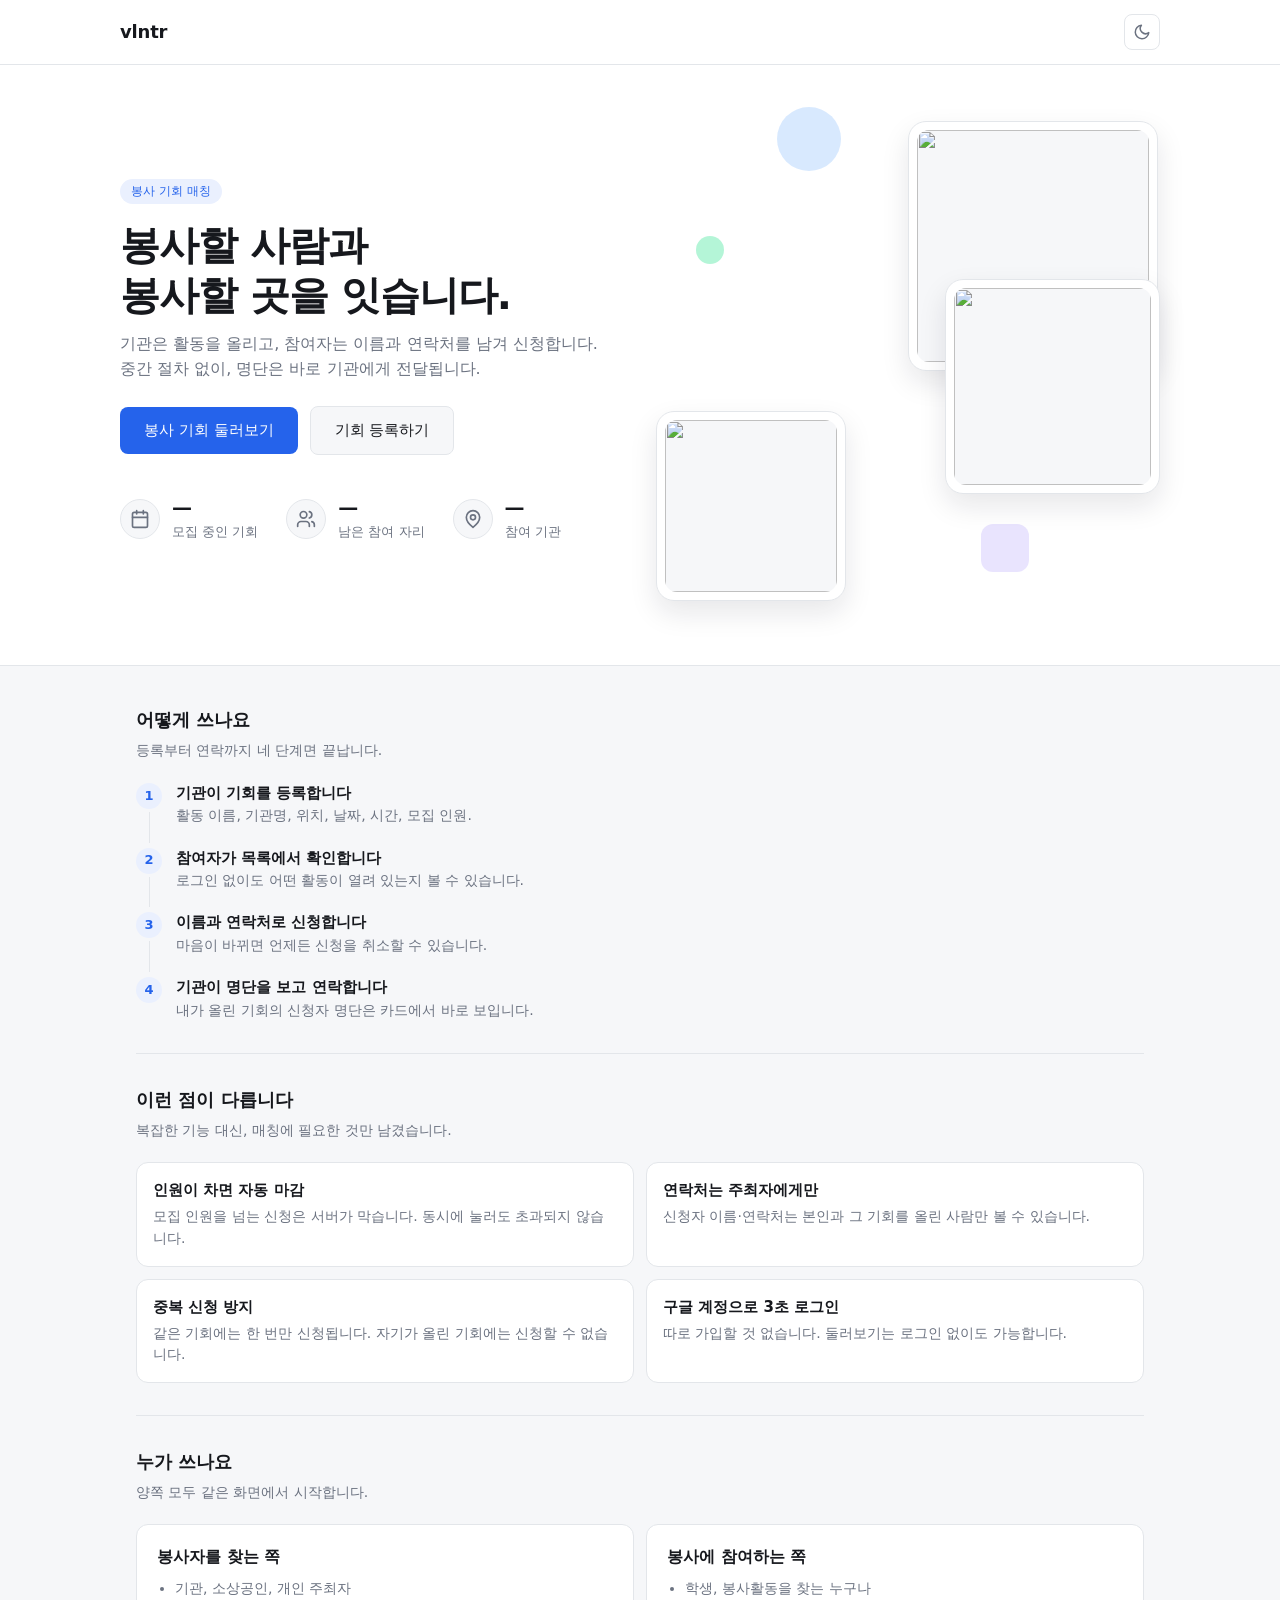
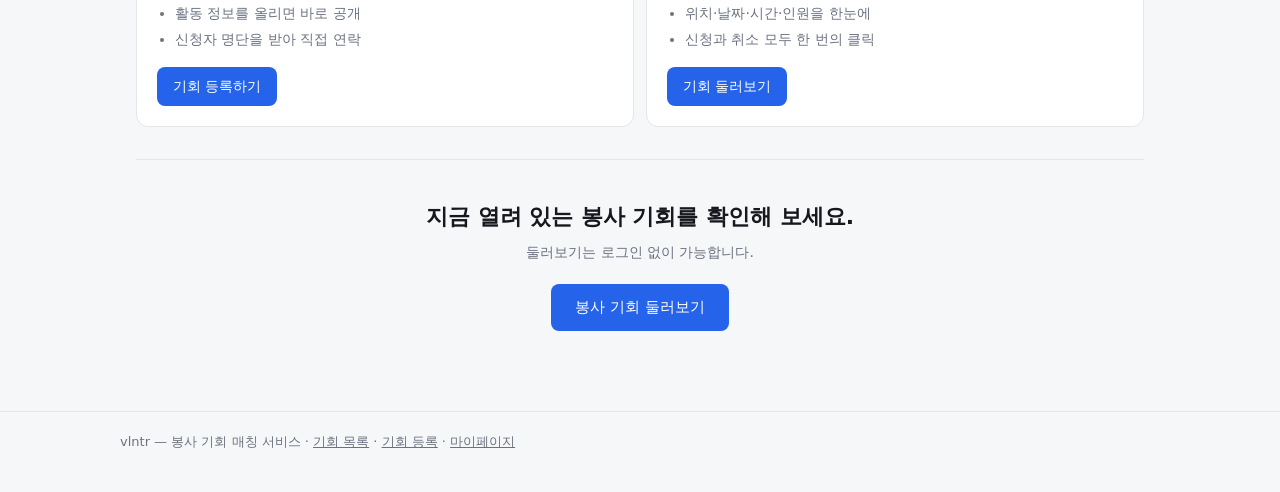
==== index.html @ fd07e2b0 "다크모드 추가 (공유 색 토큰 + 헤더 전환 버튼) - theme.css: 네 화면이 함께 쓰는 색 토큰. 라이트 기본,   data-theme="dark"이면 다크, 선택 전에는" ====
<!DOCTYPE html>
<html lang="ko">
<head>
<meta charset="utf-8">
<meta name="viewport" content="width=device-width, initial-scale=1">
<title>vlntr — 봉사 기회를 올리고, 신청하고, 바로 연결되는 곳</title>
<meta name="description" content="기관은 봉사 기회를 올리고, 참여자는 이름·연락처를 남겨 신청합니다. 모집 인원이 차면 자동으로 마감됩니다.">
<meta property="og:title" content="vlntr — 봉사 기회 매칭">
<meta property="og:description" content="봉사 활동을 구하는 사람과 참여하는 사람을 잇습니다.">
<meta property="og:type" content="website">
<link rel="stylesheet" href="./theme.css">
<script src="./theme.js"></script>
<style>
  * { box-sizing: border-box; }
  body {
    margin: 0;
    background: var(--bg);
    color: var(--text);
    font-family: system-ui, "Malgun Gothic", sans-serif;
    line-height: 1.55;
  }
  /* 헤더·히어로·본문·푸터가 같은 좌측 기준선을 쓰도록 폭을 통일한다 */
  .wrap { max-width: 1040px; margin: 0 auto; }

  header {
    background: var(--card);
    border-bottom: 1px solid var(--line);
    padding: 14px 16px;
  }
  .head-row { display: flex; justify-content: space-between; align-items: center; gap: 16px; }
  .brand { font-size: 18px; font-weight: 700; letter-spacing: -0.01em; }
  /* 로그인 상태에서는 버튼이 많아지므로, 좁은 화면에서 줄바꿈되도록
     flex:none 대신 줄어들 수 있게 둔다 */
  .head-actions { display: flex; flex-wrap: wrap; justify-content: flex-end; align-items: center; gap: 10px; min-width: 0; }
  .who { font-size: 13px; color: var(--muted); }

  a.btn, button {
    font: inherit;
    font-size: 14px;
    padding: 9px 16px;
    border-radius: 8px;
    border: 0;
    background: var(--accent);
    color: var(--accent-fg);
    text-decoration: none;
    cursor: pointer;
    display: inline-block;
  }
  a.btn:hover, button:hover:not(:disabled) { filter: brightness(1.08); }
  a.btn.ghost, button.ghost {
    background: transparent;
    color: var(--muted);
    border: 1px solid var(--line);
  }

  main { padding: 8px 16px 72px; }

  /* ── 히어로 ─────────────────────────────────────────────
     왼쪽 텍스트 + 오른쪽 이미지 콜라주. 등장은 stagger 페이드업,
     장식 도형은 위아래로 천천히 떠다닌다. */
  .hero {
    overflow: hidden;
    border-bottom: 1px solid var(--line);
    background: var(--card);
    padding: 56px 16px 64px;
  }
  .hero-grid {
    display: grid;
    grid-template-columns: 1fr 1fr;
    align-items: center;
    gap: 32px;
  }
  .hero-copy > * { animation: rise 0.5s ease-out both; }
  .hero-copy > *:nth-child(1) { animation-delay: 0.05s; }
  .hero-copy > *:nth-child(2) { animation-delay: 0.2s; }
  .hero-copy > *:nth-child(3) { animation-delay: 0.35s; }
  .hero-copy > *:nth-child(4) { animation-delay: 0.5s; }
  .hero-copy > *:nth-child(5) { animation-delay: 0.65s; }
  @keyframes rise {
    from { opacity: 0; transform: translateY(20px); }
    to { opacity: 1; transform: none; }
  }
  @keyframes pop {
    from { opacity: 0; transform: scale(0.8); }
    to { opacity: 1; transform: none; }
  }
  @keyframes float {
    0%, 100% { transform: translateY(0); }
    50% { transform: translateY(-8px); }
  }

  .eyebrow {
    display: inline-block;
    font-size: 12px;
    color: var(--accent);
    background: var(--accent-weak);
    border-radius: 999px;
    padding: 3px 11px;
    margin: 0 0 16px;
  }
  h1 {
    margin: 0 0 12px;
    font-size: 40px;
    line-height: 1.25;
    letter-spacing: -0.025em;
  }
  .lede { margin: 0 0 24px; font-size: 16px; color: var(--muted); max-width: 30em; }
  .cta { display: flex; gap: 12px; flex-wrap: wrap; align-items: center; }
  .cta a.btn { padding: 12px 24px; font-size: 15px; }
  .cta a.btn.ghost { color: var(--text); border-color: var(--line); background: var(--bg); }

  /* 지표 3종 — 실제 DB 값으로 채운다 */
  .stats { margin: 40px 0 0; display: flex; flex-wrap: wrap; gap: 28px; }
  .stat { display: flex; align-items: center; gap: 12px; }
  .stat-icon {
    flex: none;
    width: 40px;
    height: 40px;
    border-radius: 999px;
    background: var(--bg);
    border: 1px solid var(--line);
    display: grid;
    place-items: center;
    color: var(--muted);
  }
  .stat-icon svg { width: 20px; height: 20px; }
  .stat b { display: block; font-size: 20px; font-weight: 700; line-height: 1.2; }
  .stat span { font-size: 13px; color: var(--muted); }

  /* 이미지 콜라주 */
  .collage { position: relative; height: 480px; }
  .collage figure {
    position: absolute;
    margin: 0;
    background: var(--card);
    border: 1px solid var(--line);
    border-radius: 18px;
    padding: 8px;
    box-shadow: 0 12px 28px var(--shadow);
    animation: pop 0.5s ease-out both;
  }
  .collage img {
    display: block;
    width: 100%;
    height: 100%;
    border-radius: 12px;
    object-fit: cover;
    background: var(--bg);
    filter: var(--img-dim);
  }
  .shot-1 { top: 0; left: 50%; transform: translateX(-50%); width: 250px; height: 250px; animation-delay: 0.2s; }
  .shot-2 { top: 33%; right: 0; width: 215px; height: 215px; animation-delay: 0.4s; }
  .shot-3 { bottom: 0; left: 0; width: 190px; height: 190px; animation-delay: 0.6s; }

  .blob { position: absolute; border-radius: 999px; animation: float 3s ease-in-out infinite; }
  .blob-1 { top: -14px; left: 24%; width: 64px; height: 64px; background: var(--blob-a); }
  .blob-2 { bottom: 6%; right: 26%; width: 48px; height: 48px; border-radius: 12px; background: var(--blob-b); animation-delay: 0.5s; }
  .blob-3 { top: 24%; left: 8%; width: 28px; height: 28px; background: var(--blob-c); animation-delay: 1s; }

  @media (max-width: 860px) {
    .hero { padding: 40px 16px 48px; }
    .hero-grid { grid-template-columns: 1fr; gap: 8px; }
    .hero-copy { text-align: center; }
    .lede { margin-left: auto; margin-right: auto; }
    .cta, .stats { justify-content: center; }
    h1 { font-size: 30px; }
    /* 좁은 폭에서는 겹쳐 배치한 콜라주가 어색해지므로,
       겹침 없는 그리드(왼쪽 큰 사진 1장 + 오른쪽 작은 사진 2장)로 바꾼다.
       grid 아이템에 margin:auto를 주면 폭이 0으로 접히므로 justify-self로 가운데 정렬. */
    .collage {
      width: 100%;
      max-width: 420px;
      height: auto;
      aspect-ratio: 4 / 3.2;
      justify-self: center;
      margin-top: 32px;
      display: grid;
      grid-template-columns: 1.12fr 1fr;
      grid-template-rows: 1fr 1fr;
      gap: 10px;
    }
    .collage figure {
      position: static;
      width: auto;
      height: auto;
      transform: none;
      padding: 6px;
      border-radius: 14px;
    }
    .shot-1 { grid-column: 1; grid-row: 1 / span 2; }
    .shot-2 { grid-column: 2; grid-row: 1; }
    .shot-3 { grid-column: 2; grid-row: 2; }
    /* 장식 도형은 겹침 사고의 원인이었고 좁은 폭에서 얻는 것도 없다 */
    .blob { display: none; }
  }
  @media (prefers-reduced-motion: reduce) {
    .hero-copy > *, .collage figure, .blob { animation: none; }
  }

  section { padding: 32px 0; border-top: 1px solid var(--line); }
  main section:first-of-type { border-top: 0; }
  h2 { margin: 0 0 6px; font-size: 18px; }
  .sub { margin: 0 0 20px; color: var(--muted); font-size: 14px; }

  .grid { display: grid; gap: 12px; grid-template-columns: repeat(2, 1fr); }
  @media (max-width: 560px) {
    .grid { grid-template-columns: 1fr; }
  }
  .card {
    background: var(--card);
    border: 1px solid var(--line);
    border-radius: 12px;
    padding: 16px;
  }
  .card h3 { margin: 0 0 4px; font-size: 15px; }
  .card p { margin: 0; font-size: 14px; color: var(--muted); }

  ol.steps { margin: 0; padding: 0; list-style: none; counter-reset: step; max-width: 620px; }
  ol.steps li {
    counter-increment: step;
    position: relative;
    padding: 0 0 20px 40px;
    font-size: 14px;
  }
  ol.steps li::before {
    content: counter(step);
    position: absolute;
    left: 0;
    top: 1px;
    width: 26px;
    height: 26px;
    border-radius: 999px;
    background: var(--accent-weak);
    color: var(--accent);
    font-size: 13px;
    font-weight: 600;
    display: grid;
    place-items: center;
  }
  ol.steps li::after {
    content: "";
    position: absolute;
    left: 13px;
    top: 30px;
    bottom: 4px;
    width: 1px;
    background: var(--line);
  }
  ol.steps li:last-child { padding-bottom: 0; }
  ol.steps li:last-child::after { display: none; }
  ol.steps b { display: block; font-size: 15px; font-weight: 600; }
  ol.steps span { color: var(--muted); }

  .role-cards { display: grid; gap: 12px; grid-template-columns: 1fr 1fr; }
  @media (max-width: 560px) { .role-cards { grid-template-columns: 1fr; } }
  .role { background: var(--card); border: 1px solid var(--line); border-radius: 12px; padding: 20px; }
  .role h3 { margin: 0 0 8px; font-size: 16px; }
  .role ul { margin: 0 0 16px; padding-left: 18px; font-size: 14px; color: var(--muted); }
  .role li { margin-bottom: 4px; }

  .final { text-align: center; padding: 40px 0 8px; }
  .final h2 { font-size: 22px; margin-bottom: 8px; }
  .final .cta { justify-content: center; }

  footer {
    border-top: 1px solid var(--line);
    padding: 20px 16px 40px;
    color: var(--muted);
    font-size: 13px;
  }
  footer a { color: var(--muted); }
</style>
</head>
<body>
<header>
  <div class="wrap head-row">
    <span class="brand">vlntr</span>
    <div class="head-actions">
      <span class="head-slot" id="headActions"></span>
      <button type="button" class="theme-toggle" id="themeToggle" aria-label="화면 테마 전환"></button>
    </div>
  </div>
</header>

<div class="hero">
  <div class="wrap hero-grid">
    <div class="hero-copy">
      <span class="eyebrow">봉사 기회 매칭</span>
      <h1>봉사할 사람과<br>봉사할 곳을 잇습니다.</h1>
      <p class="lede">
        기관은 활동을 올리고, 참여자는 이름과 연락처를 남겨 신청합니다.
        중간 절차 없이, 명단은 바로 기관에게 전달됩니다.
      </p>
      <div class="cta">
        <a class="btn" href="./list.html">봉사 기회 둘러보기</a>
        <a class="btn ghost" href="./new.html">기회 등록하기</a>
      </div>

      <div class="stats">
        <div class="stat">
          <div class="stat-icon">
            <svg viewBox="0 0 24 24" fill="none" stroke="currentColor" stroke-width="2" stroke-linecap="round" stroke-linejoin="round" aria-hidden="true">
              <path d="M8 2v4M16 2v4M3 10h18"/>
              <rect x="3" y="4" width="18" height="18" rx="2"/>
            </svg>
          </div>
          <div><b id="statOpen">—</b><span>모집 중인 기회</span></div>
        </div>
        <div class="stat">
          <div class="stat-icon">
            <svg viewBox="0 0 24 24" fill="none" stroke="currentColor" stroke-width="2" stroke-linecap="round" stroke-linejoin="round" aria-hidden="true">
              <path d="M16 21v-2a4 4 0 0 0-4-4H6a4 4 0 0 0-4 4v2"/>
              <circle cx="9" cy="7" r="4"/>
              <path d="M22 21v-2a4 4 0 0 0-3-3.87M16 3.13a4 4 0 0 1 0 7.75"/>
            </svg>
          </div>
          <div><b id="statSeats">—</b><span>남은 참여 자리</span></div>
        </div>
        <div class="stat">
          <div class="stat-icon">
            <svg viewBox="0 0 24 24" fill="none" stroke="currentColor" stroke-width="2" stroke-linecap="round" stroke-linejoin="round" aria-hidden="true">
              <path d="M20 10c0 6-8 12-8 12s-8-6-8-12a8 8 0 0 1 16 0Z"/>
              <circle cx="12" cy="10" r="3"/>
            </svg>
          </div>
          <div><b id="statOrgs">—</b><span>참여 기관</span></div>
        </div>
      </div>
    </div>

    <div class="collage" aria-hidden="true">
      <div class="blob blob-1"></div>
      <div class="blob blob-2"></div>
      <div class="blob blob-3"></div>

      <figure class="shot-1">
        <img src="https://images.unsplash.com/photo-1593113630400-ea4288922497?q=80&w=800&auto=format&fit=crop" alt="" loading="lazy">
      </figure>
      <figure class="shot-2">
        <img src="https://images.unsplash.com/photo-1559027615-cd4628902d4a?q=80&w=800&auto=format&fit=crop" alt="" loading="lazy">
      </figure>
      <figure class="shot-3">
        <img src="https://images.unsplash.com/photo-1488521787991-ed7bbaae773c?q=80&w=800&auto=format&fit=crop" alt="" loading="lazy">
      </figure>
    </div>
  </div>
</div>

<main class="wrap">
  <section>
    <h2>어떻게 쓰나요</h2>
    <p class="sub">등록부터 연락까지 네 단계면 끝납니다.</p>
    <ol class="steps">
      <li><b>기관이 기회를 등록합니다</b><span>활동 이름, 기관명, 위치, 날짜, 시간, 모집 인원.</span></li>
      <li><b>참여자가 목록에서 확인합니다</b><span>로그인 없이도 어떤 활동이 열려 있는지 볼 수 있습니다.</span></li>
      <li><b>이름과 연락처로 신청합니다</b><span>마음이 바뀌면 언제든 신청을 취소할 수 있습니다.</span></li>
      <li><b>기관이 명단을 보고 연락합니다</b><span>내가 올린 기회의 신청자 명단은 카드에서 바로 보입니다.</span></li>
    </ol>
  </section>

  <section>
    <h2>이런 점이 다릅니다</h2>
    <p class="sub">복잡한 기능 대신, 매칭에 필요한 것만 남겼습니다.</p>
    <div class="grid">
      <div class="card">
        <h3>인원이 차면 자동 마감</h3>
        <p>모집 인원을 넘는 신청은 서버가 막습니다. 동시에 눌러도 초과되지 않습니다.</p>
      </div>
      <div class="card">
        <h3>연락처는 주최자에게만</h3>
        <p>신청자 이름·연락처는 본인과 그 기회를 올린 사람만 볼 수 있습니다.</p>
      </div>
      <div class="card">
        <h3>중복 신청 방지</h3>
        <p>같은 기회에는 한 번만 신청됩니다. 자기가 올린 기회에는 신청할 수 없습니다.</p>
      </div>
      <div class="card">
        <h3>구글 계정으로 3초 로그인</h3>
        <p>따로 가입할 것 없습니다. 둘러보기는 로그인 없이도 가능합니다.</p>
      </div>
    </div>
  </section>

  <section>
    <h2>누가 쓰나요</h2>
    <p class="sub">양쪽 모두 같은 화면에서 시작합니다.</p>
    <div class="role-cards">
      <div class="role">
        <h3>봉사자를 찾는 쪽</h3>
        <ul>
          <li>기관, 소상공인, 개인 주최자</li>
          <li>활동 정보를 올리면 바로 공개</li>
          <li>신청자 명단을 받아 직접 연락</li>
        </ul>
        <a class="btn" href="./new.html">기회 등록하기</a>
      </div>
      <div class="role">
        <h3>봉사에 참여하는 쪽</h3>
        <ul>
          <li>학생, 봉사활동을 찾는 누구나</li>
          <li>위치·날짜·시간·인원을 한눈에</li>
          <li>신청과 취소 모두 한 번의 클릭</li>
        </ul>
        <a class="btn" href="./list.html">기회 둘러보기</a>
      </div>
    </div>
  </section>

  <section class="final">
    <h2>지금 열려 있는 봉사 기회를 확인해 보세요.</h2>
    <p class="sub">둘러보기는 로그인 없이 가능합니다.</p>
    <div class="cta">
      <a class="btn" href="./list.html">봉사 기회 둘러보기</a>
    </div>
  </section>
</main>

<footer>
  <div class="wrap">
    vlntr — 봉사 기회 매칭 서비스 ·
    <a href="./list.html">기회 목록</a> ·
    <a href="./new.html">기회 등록</a> ·
    <a href="./mypage.html">마이페이지</a>
  </div>
</footer>

<script type="module">
import { createClient } from "https://esm.sh/@supabase/supabase-js@2";

const SUPABASE_URL = "https://cpkslszdgbdjhwpayocy.supabase.co";
const SUPABASE_ANON_KEY =
  "eyJhbGciOiJIUzI1NiIsInR5cCI6IkpXVCJ9.eyJpc3MiOiJzdXBhYmFzZSIsInJlZiI6ImNwa3Nsc3pkZ2Jkamh3cGF5b2N5Iiwicm9sZSI6ImFub24iLCJpYXQiOjE3ODY0Mjk5MDYsImV4cCI6MjEwMjAwNTkwNn0.jGLzzUzs6bV3OqNIaVhnfLh_rUxwn0mW8BFsfCfq_A8";

const supabase = createClient(SUPABASE_URL, SUPABASE_ANON_KEY);

const headEl = document.getElementById("headActions");

function esc(s) {
  return String(s).replace(/[&<>"]/g, function (c) {
    return { "&": "&amp;", "<": "&lt;", ">": "&gt;", '"': "&quot;" }[c];
  });
}

function renderHeader(user) {
  if (user) {
    const label = user.user_metadata?.name || user.email || "로그인됨";
    headEl.innerHTML =
      '<span class="who">' + esc(label) + "</span>" +
      '<a class="btn" href="./new.html">기회 등록</a>' +
      '<a class="btn ghost" href="./mypage.html">마이페이지</a>' +
      '<button class="ghost" id="signOut">로그아웃</button>';
    document.getElementById("signOut").addEventListener("click", function () {
      supabase.auth.signOut();
    });
  } else {
    headEl.innerHTML =
      '<a class="btn ghost" href="./list.html">기회 목록</a>' +
      '<button id="signIn">구글로 로그인</button>';
    document.getElementById("signIn").addEventListener("click", function () {
      supabase.auth.signInWithOAuth({
        provider: "google",
        options: { redirectTo: location.origin + location.pathname },
      });
    });
  }
}

// 히어로 지표를 실제 DB 값으로 채운다. 실패하면 "—" 그대로 둔다.
async function renderStats() {
  const { data, error } = await supabase
    .from("opportunities")
    .select("org, needed, applied");
  if (error || !data) return;

  const open = data.filter((o) => o.applied < o.needed);
  const seats = open.reduce((sum, o) => sum + (o.needed - o.applied), 0);
  const orgs = new Set(data.map((o) => o.org)).size;

  document.getElementById("statOpen").textContent = open.length + "건";
  document.getElementById("statSeats").textContent = seats + "자리";
  document.getElementById("statOrgs").textContent = orgs + "곳";
}

supabase.auth.onAuthStateChange(function (_event, session) {
  renderHeader(session?.user || null);
});

const { data: sessionData } = await supabase.auth.getSession();
renderHeader(sessionData.session?.user || null);
renderStats();
</script>
</body>
</html>
---- theme.css ----
/* 모든 페이지가 공유하는 색 토큰.
   기본은 라이트. 사용자가 직접 고르면 <html data-theme="dark|light">가 붙고,
   고른 적이 없으면(속성 없음) OS 설정(prefers-color-scheme)을 따른다. */
:root {
  color-scheme: light;

  --bg: #f6f7f9;
  --card: #ffffff;
  --dim: #fbfbfc;      /* 숨김 처리된 카드 등 한 톤 죽인 면 */
  --field: #ffffff;    /* 입력창 배경 */
  --text: #16181d;
  --muted: #6b7280;
  --line: #e3e6ea;

  --accent: #2563eb;
  --accent-weak: #eaf0fe;
  --accent-fg: #ffffff; /* accent 배경 위 글자색 */

  --ok: #0f7b4f;
  --ok-weak: #e6f4ed;
  --ok-line: #cde9dc;

  --err: #b42318;
  --err-weak: #fdeceb;
  --err-line: #f3c9c5;

  --warn: #92400e;
  --warn-weak: #fef3c7;
  --warn-line: #fde68a;

  --shadow: rgba(16, 24, 40, 0.1);
  --img-dim: none;   /* 다크에서 사진이 너무 튀지 않게 */
  --blob-a: rgba(191, 219, 254, 0.6);
  --blob-b: rgba(221, 214, 254, 0.65);
  --blob-c: rgba(167, 243, 208, 0.85);
}

/* 직접 고른 다크 */
:root[data-theme="dark"] {
  color-scheme: dark;

  --bg: #0e1116;
  --card: #161a21;
  --dim: #12161c;
  --field: #10141a;
  --text: #e6e9ee;
  --muted: #9aa4b2;
  --line: #2a3039;

  --accent: #6ea8fe;
  --accent-weak: #1a2438;
  --accent-fg: #0b1220;

  --ok: #56d597;
  --ok-weak: #14301f;
  --ok-line: #23573c;

  --err: #f79b95;
  --err-weak: #2f1a19;
  --err-line: #5a2f2c;

  --warn: #f5c65a;
  --warn-weak: #33280f;
  --warn-line: #5a4718;

  --shadow: rgba(0, 0, 0, 0.5);
  --img-dim: brightness(0.86) saturate(0.95);
  --blob-a: rgba(59, 91, 145, 0.45);
  --blob-b: rgba(88, 76, 140, 0.45);
  --blob-c: rgba(53, 116, 92, 0.5);
}

/* 고른 적이 없을 때의 OS 다크 — 값은 위와 동일 */
@media (prefers-color-scheme: dark) {
  :root:not([data-theme="light"]) {
    color-scheme: dark;

    --bg: #0e1116;
    --card: #161a21;
    --dim: #12161c;
    --field: #10141a;
    --text: #e6e9ee;
    --muted: #9aa4b2;
    --line: #2a3039;

    --accent: #6ea8fe;
    --accent-weak: #1a2438;
    --accent-fg: #0b1220;

    --ok: #56d597;
    --ok-weak: #14301f;
    --ok-line: #23573c;

    --err: #f79b95;
    --err-weak: #2f1a19;
    --err-line: #5a2f2c;

    --warn: #f5c65a;
    --warn-weak: #33280f;
    --warn-line: #5a4718;

    --shadow: rgba(0, 0, 0, 0.5);
    --img-dim: brightness(0.86) saturate(0.95);
    --blob-a: rgba(59, 91, 145, 0.45);
    --blob-b: rgba(88, 76, 140, 0.45);
    --blob-c: rgba(53, 116, 92, 0.5);
  }
}

/* 테마 전환 버튼.
   각 페이지의 인라인 <style>이 뒤에 오므로, 우선순위를 확보하려고
   button.theme-toggle 처럼 요소+클래스로 적는다. */
button.theme-toggle {
  flex: none;
  width: 36px;
  height: 36px;
  padding: 0;
  display: inline-grid;
  place-items: center;
  background: transparent;
  color: var(--muted);
  border: 1px solid var(--line);
  border-radius: 8px;
  cursor: pointer;
}
button.theme-toggle:hover { color: var(--text); }
button.theme-toggle svg { width: 18px; height: 18px; }

/* 헤더의 JS 렌더 영역이 flex 정렬에 그대로 참여하도록 */
.head-slot { display: contents; }
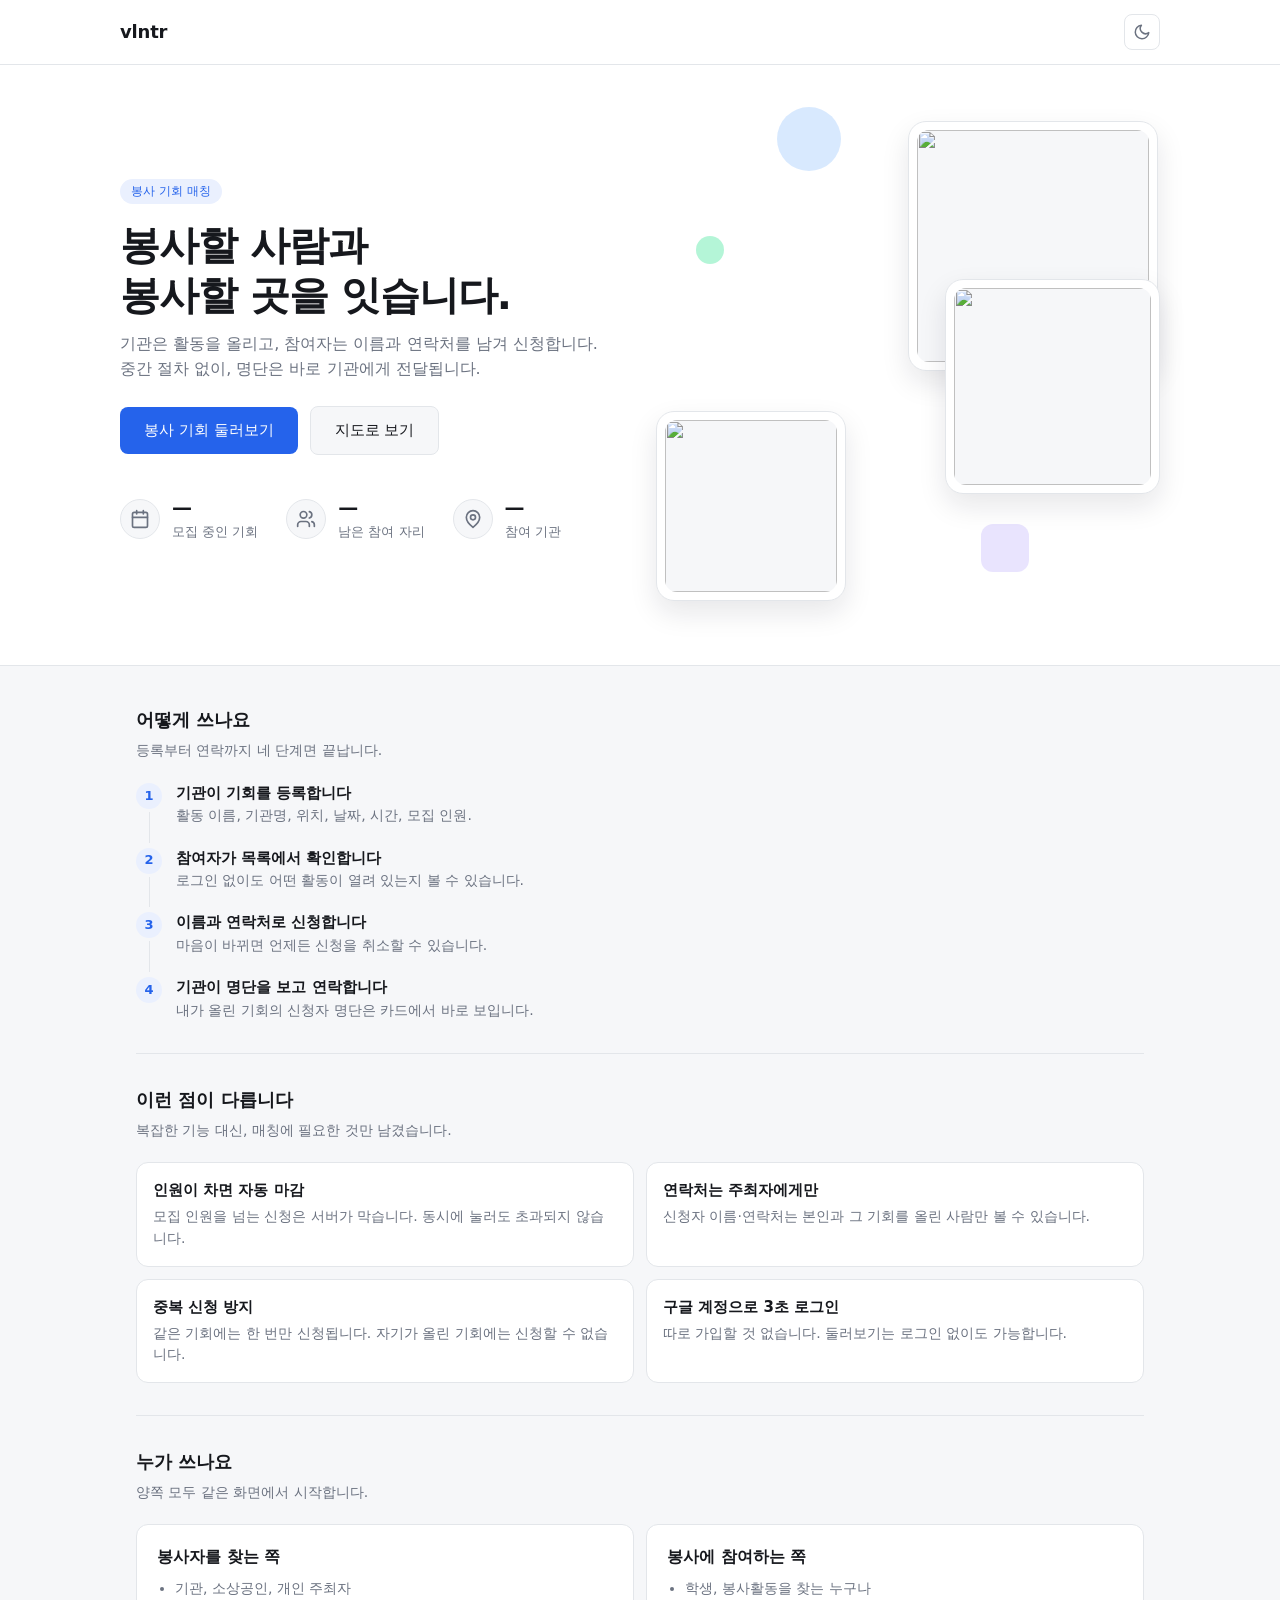
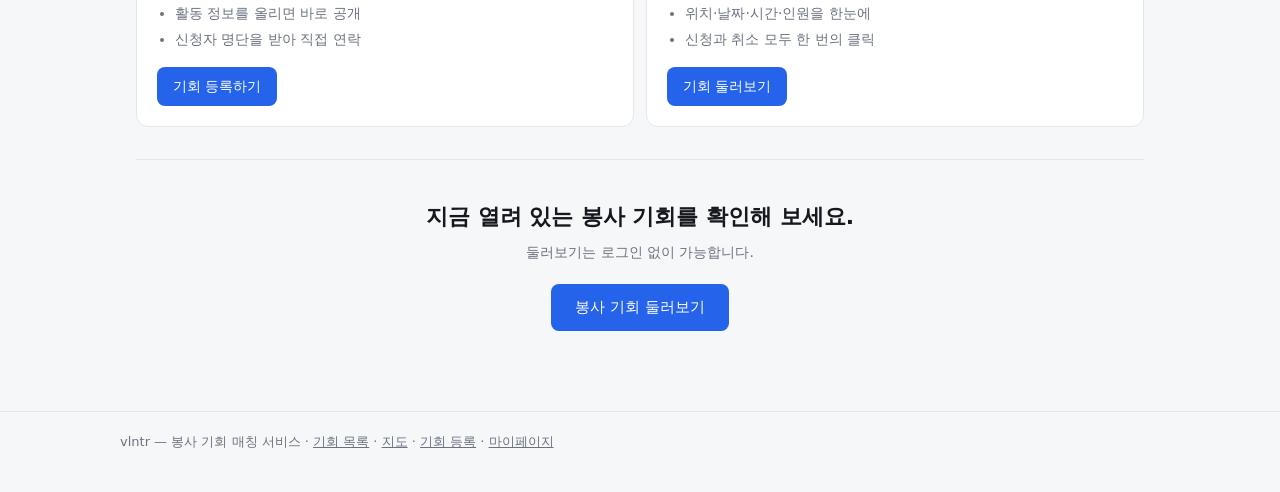
==== commit d616cd61: "지도 화면 추가, 취소 실패 오류를 카드 안에 표시 - map.html: Leaflet + OpenStreetMap. API 키 없이 동작한다.   좌표 컬럼이 없어 locatio" ====
--- a/index.html
+++ b/index.html
@@ -293,7 +293,7 @@
       </p>
       <div class="cta">
         <a class="btn" href="./list.html">봉사 기회 둘러보기</a>
-        <a class="btn ghost" href="./new.html">기회 등록하기</a>
+        <a class="btn ghost" href="./map.html">지도로 보기</a>
       </div>
 
       <div class="stats">
@@ -419,6 +419,7 @@
   <div class="wrap">
     vlntr — 봉사 기회 매칭 서비스 ·
     <a href="./list.html">기회 목록</a> ·
+    <a href="./map.html">지도</a> ·
     <a href="./new.html">기회 등록</a> ·
     <a href="./mypage.html">마이페이지</a>
   </div>
--- a/theme.css
+++ b/theme.css
@@ -30,6 +30,7 @@
 
   --shadow: rgba(16, 24, 40, 0.1);
   --img-dim: none;   /* 다크에서 사진이 너무 튀지 않게 */
+  --tile-filter: none;  /* 지도 타일 (map.html) */
   --blob-a: rgba(191, 219, 254, 0.6);
   --blob-b: rgba(221, 214, 254, 0.65);
   --blob-c: rgba(167, 243, 208, 0.85);
@@ -65,6 +66,7 @@
 
   --shadow: rgba(0, 0, 0, 0.5);
   --img-dim: brightness(0.86) saturate(0.95);
+  --tile-filter: invert(1) hue-rotate(180deg) brightness(0.92) contrast(0.9) saturate(0.75);
   --blob-a: rgba(59, 91, 145, 0.45);
   --blob-b: rgba(88, 76, 140, 0.45);
   --blob-c: rgba(53, 116, 92, 0.5);
@@ -101,6 +103,7 @@
 
     --shadow: rgba(0, 0, 0, 0.5);
     --img-dim: brightness(0.86) saturate(0.95);
+    --tile-filter: invert(1) hue-rotate(180deg) brightness(0.92) contrast(0.9) saturate(0.75);
     --blob-a: rgba(59, 91, 145, 0.45);
     --blob-b: rgba(88, 76, 140, 0.45);
     --blob-c: rgba(53, 116, 92, 0.5);
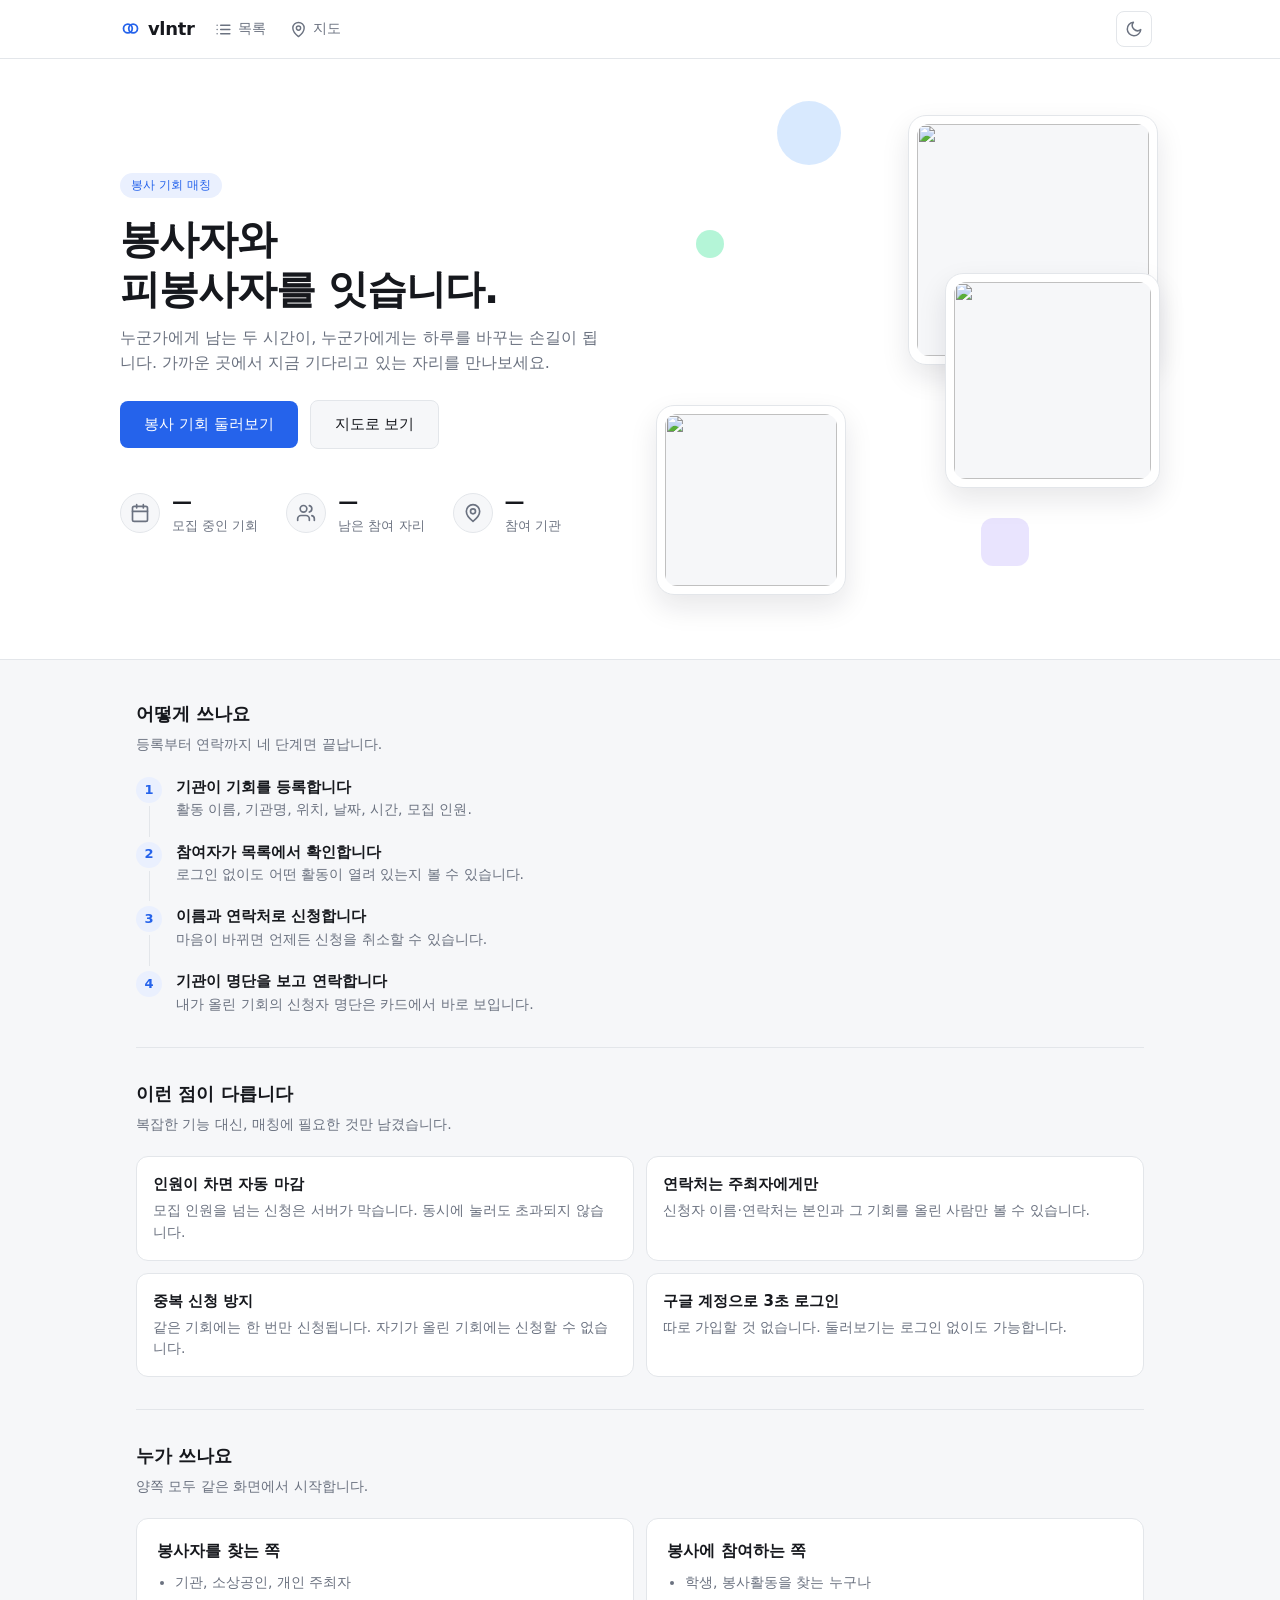
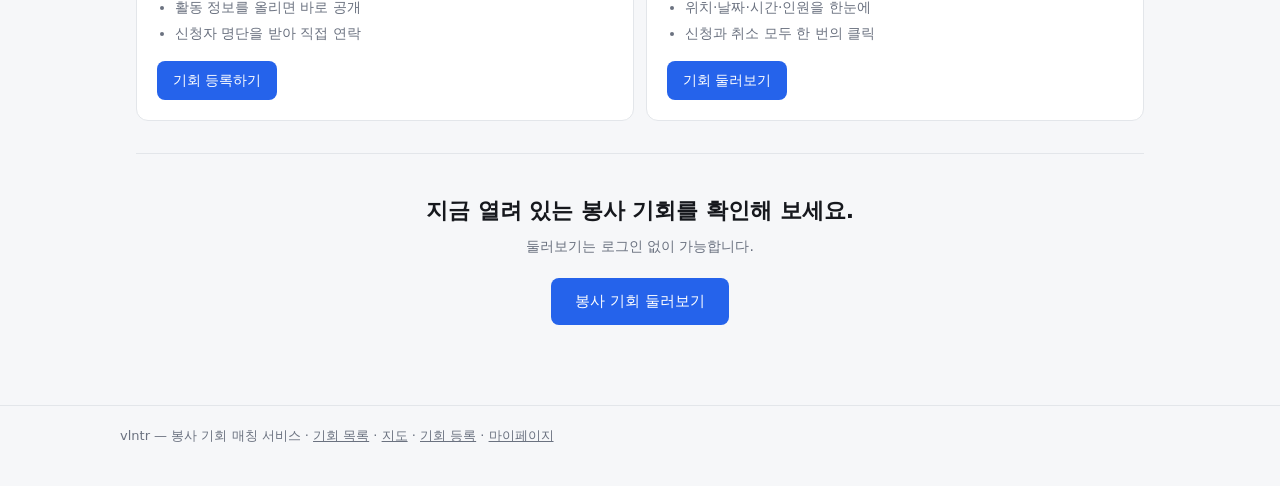
==== commit 420ededc: "등록 폼 시/도 선택, 상단 내비게이션 통일, 랜딩 문구 변경 - 등록 폼의 위치를 시/도 선택 + 상세 주소로 나눴다. 시/도 목록은 목록 필터와   같은 표를 봐야 하므로 re" ====
--- a/index.html
+++ b/index.html
@@ -22,17 +22,6 @@
   /* 헤더·히어로·본문·푸터가 같은 좌측 기준선을 쓰도록 폭을 통일한다 */
   .wrap { max-width: 1040px; margin: 0 auto; }
 
-  header {
-    background: var(--card);
-    border-bottom: 1px solid var(--line);
-    padding: 14px 16px;
-  }
-  .head-row { display: flex; justify-content: space-between; align-items: center; gap: 16px; }
-  .brand { font-size: 18px; font-weight: 700; letter-spacing: -0.01em; }
-  /* 로그인 상태에서는 버튼이 많아지므로, 좁은 화면에서 줄바꿈되도록
-     flex:none 대신 줄어들 수 있게 둔다 */
-  .head-actions { display: flex; flex-wrap: wrap; justify-content: flex-end; align-items: center; gap: 10px; min-width: 0; }
-  .who { font-size: 13px; color: var(--muted); }
 
   a.btn, button {
     font: inherit;
@@ -272,24 +261,20 @@
 </style>
 </head>
 <body>
-<header>
-  <div class="wrap head-row">
-    <span class="brand">vlntr</span>
-    <div class="head-actions">
-      <span class="head-slot" id="headActions"></span>
-      <button type="button" class="theme-toggle" id="themeToggle" aria-label="화면 테마 전환"></button>
-    </div>
-  </div>
-</header>
+<header id="topbar"></header>
+<script type="module">
+  import { mountNav } from "./nav.js";
+  window.vlntrNav = mountNav({ current: "home" });
+</script>
 
 <div class="hero">
   <div class="wrap hero-grid">
     <div class="hero-copy">
       <span class="eyebrow">봉사 기회 매칭</span>
-      <h1>봉사할 사람과<br>봉사할 곳을 잇습니다.</h1>
+      <h1>봉사자와<br>피봉사자를 잇습니다.</h1>
       <p class="lede">
-        기관은 활동을 올리고, 참여자는 이름과 연락처를 남겨 신청합니다.
-        중간 절차 없이, 명단은 바로 기관에게 전달됩니다.
+        누군가에게 남는 두 시간이, 누군가에게는 하루를 바꾸는 손길이 됩니다.
+        가까운 곳에서 지금 기다리고 있는 자리를 만나보세요.
       </p>
       <div class="cta">
         <a class="btn" href="./list.html">봉사 기회 둘러보기</a>
@@ -434,7 +419,6 @@
 
 const supabase = createClient(SUPABASE_URL, SUPABASE_ANON_KEY);
 
-const headEl = document.getElementById("headActions");
 
 function esc(s) {
   return String(s).replace(/[&<>"]/g, function (c) {
@@ -443,27 +427,18 @@
 }
 
 function renderHeader(user) {
-  if (user) {
-    const label = user.user_metadata?.name || user.email || "로그인됨";
-    headEl.innerHTML =
-      '<span class="who">' + esc(label) + "</span>" +
-      '<a class="btn" href="./new.html">기회 등록</a>' +
-      '<a class="btn ghost" href="./mypage.html">마이페이지</a>' +
-      '<button class="ghost" id="signOut">로그아웃</button>';
-    document.getElementById("signOut").addEventListener("click", function () {
-      supabase.auth.signOut();
-    });
-  } else {
-    headEl.innerHTML =
-      '<a class="btn ghost" href="./list.html">기회 목록</a>' +
-      '<button id="signIn">구글로 로그인</button>';
-    document.getElementById("signIn").addEventListener("click", function () {
-      supabase.auth.signInWithOAuth({
-        provider: "google",
-        options: { redirectTo: location.origin + location.pathname },
-      });
-    });
-  }
+  window.vlntrNav.setAuth(user, signIn, signOut);
+}
+
+function signIn() {
+  supabase.auth.signInWithOAuth({
+    provider: "google",
+    options: { redirectTo: location.origin + location.pathname },
+  });
+}
+
+function signOut() {
+  supabase.auth.signOut();
 }
 
 // 히어로 지표를 실제 DB 값으로 채운다. 실패하면 "—" 그대로 둔다.
--- a/theme.css
+++ b/theme.css
@@ -30,7 +30,11 @@
 
   --shadow: rgba(16, 24, 40, 0.1);
   --img-dim: none;   /* 다크에서 사진이 너무 튀지 않게 */
-  --tile-filter: none;  /* 지도 타일 (map.html) */
+  --map-dim: none;   /* 지도 타일 (map.html) */
+  --pin: #2563eb;      /* 지도 핀 (map.html) */
+  --pin-off: #98a2b3;  /* 모집이 끝난 곳 */
+  --pin-ink: #ffffff;  /* 핀 테두리와 가운데 점 */
+  --naver-dim: none; /* 네이버 지도 타일 (map.html) */
   --blob-a: rgba(191, 219, 254, 0.6);
   --blob-b: rgba(221, 214, 254, 0.65);
   --blob-c: rgba(167, 243, 208, 0.85);
@@ -66,7 +70,11 @@
 
   --shadow: rgba(0, 0, 0, 0.5);
   --img-dim: brightness(0.86) saturate(0.95);
-  --tile-filter: invert(1) hue-rotate(180deg) brightness(0.92) contrast(0.9) saturate(0.75);
+  --map-dim: brightness(0.62) saturate(1.2) contrast(1.06);
+  --pin: #4f8ef7;
+  --pin-off: #7c8598;
+  --pin-ink: #ffffff;
+  --naver-dim: brightness(0.68) saturate(1.3) contrast(1.02);
   --blob-a: rgba(59, 91, 145, 0.45);
   --blob-b: rgba(88, 76, 140, 0.45);
   --blob-c: rgba(53, 116, 92, 0.5);
@@ -103,7 +111,11 @@
 
     --shadow: rgba(0, 0, 0, 0.5);
     --img-dim: brightness(0.86) saturate(0.95);
-    --tile-filter: invert(1) hue-rotate(180deg) brightness(0.92) contrast(0.9) saturate(0.75);
+    --map-dim: brightness(0.62) saturate(1.2) contrast(1.06);
+    --pin: #4f8ef7;
+    --pin-off: #7c8598;
+    --pin-ink: #ffffff;
+    --naver-dim: brightness(0.68) saturate(1.3) contrast(1.02);
     --blob-a: rgba(59, 91, 145, 0.45);
     --blob-b: rgba(88, 76, 140, 0.45);
     --blob-c: rgba(53, 116, 92, 0.5);
@@ -129,5 +141,248 @@
 button.theme-toggle:hover { color: var(--text); }
 button.theme-toggle svg { width: 18px; height: 18px; }
 
-/* 헤더의 JS 렌더 영역이 flex 정렬에 그대로 참여하도록 */
-.head-slot { display: contents; }
+
+/* ── 날짜 선택기 (datepicker.js) ─────────────────────────
+   각 페이지의 인라인 <style>이 뒤에 오므로, theme-toggle과 같은 이유로
+   요소+클래스(button.dp-field)로 적어 우선순위를 확보한다. */
+.dp { position: relative; }
+
+button.dp-field {
+  display: flex;
+  align-items: center;
+  justify-content: space-between;
+  gap: 8px;
+  width: 100%;
+  font: inherit;
+  font-size: 14px;
+  padding: 8px 10px;
+  border: 1px solid var(--line);
+  border-radius: 8px;
+  background: var(--field);
+  color: var(--text);
+  text-align: left;
+  cursor: pointer;
+}
+button.dp-field:hover { border-color: var(--accent); }
+button.dp-field[aria-expanded="true"] {
+  border-color: var(--accent);
+  box-shadow: 0 0 0 3px var(--accent-weak);
+}
+button.dp-field svg { width: 15px; height: 15px; flex: none; color: var(--muted); }
+.dp-val { overflow: hidden; text-overflow: ellipsis; white-space: nowrap; }
+.dp-val.ph { color: var(--muted); }
+.dp-x {
+  flex: none;
+  width: 18px;
+  height: 18px;
+  display: grid;
+  place-items: center;
+  font-size: 15px;
+  line-height: 1;
+  color: var(--muted);
+  border-radius: 5px;
+  cursor: pointer;
+}
+.dp-x:hover { color: var(--text); background: var(--line); }
+
+.dp-pop {
+  position: absolute;
+  top: calc(100% + 6px);
+  z-index: 30;
+  width: 252px;
+  padding: 10px;
+  background: var(--card);
+  border: 1px solid var(--line);
+  border-radius: 12px;
+  box-shadow: 0 8px 24px var(--shadow);
+}
+.dp-head {
+  display: flex;
+  align-items: center;
+  justify-content: space-between;
+  margin-bottom: 6px;
+}
+.dp-title { font-size: 14px; font-weight: 600; color: var(--text); }
+button.dp-nav {
+  width: 28px;
+  height: 28px;
+  padding: 0;
+  display: grid;
+  place-items: center;
+  font-size: 17px;
+  line-height: 1;
+  background: transparent;
+  color: var(--muted);
+  border: 0;
+  border-radius: 8px;
+  cursor: pointer;
+}
+button.dp-nav:hover { background: var(--accent-weak); color: var(--accent); }
+
+.dp-grid { display: grid; grid-template-columns: repeat(7, 1fr); gap: 2px; }
+.dp-wd span {
+  text-align: center;
+  font-size: 11px;
+  color: var(--muted);
+  padding: 4px 0;
+}
+button.dp-day {
+  height: 32px;
+  padding: 0;
+  font: inherit;
+  font-size: 13px;
+  background: transparent;
+  color: var(--text);
+  border: 0;
+  border-radius: 8px;
+  cursor: pointer;
+}
+button.dp-day:hover { background: var(--accent-weak); }
+button.dp-day.out { color: var(--muted); opacity: 0.4; }
+button.dp-day.today { color: var(--accent); font-weight: 700; }
+button.dp-day.sel { background: var(--accent); color: var(--accent-fg); font-weight: 600; }
+button.dp-day.sel:hover { background: var(--accent); }
+
+.dp-foot {
+  display: flex;
+  gap: 6px;
+  margin-top: 8px;
+  padding-top: 8px;
+  border-top: 1px solid var(--line);
+}
+button.dp-lnk {
+  flex: 1;
+  font: inherit;
+  font-size: 12px;
+  padding: 6px 0;
+  background: transparent;
+  color: var(--muted);
+  border: 1px solid var(--line);
+  border-radius: 8px;
+  cursor: pointer;
+}
+button.dp-lnk:hover { color: var(--accent); border-color: var(--accent); }
+
+/* list.html 등의 `button:hover { filter: brightness(...) }` 가 달력까지
+   밝게 만들지 않도록, 더 높은 우선순위로 되돌린다 */
+.dp button.dp-field:hover,
+.dp .dp-pop button:hover { filter: none; }
+
+/* ── 상단 내비게이션 (nav.js) ────────────────────────────
+   페이지의 인라인 <style>이 `header { … }` 를 잡고 있으므로,
+   요소+클래스(header.topbar)로 적어 우선순위를 확보한다. */
+header.topbar {
+  position: sticky;
+  top: 0;
+  z-index: 40;
+  padding: 0 16px;
+  background: var(--card);
+  border-bottom: 1px solid var(--line);
+}
+.nav-row {
+  display: flex;
+  align-items: center;
+  gap: 10px;
+  min-height: 58px;
+}
+
+a.brand {
+  display: flex;
+  align-items: center;
+  gap: 7px;
+  flex: none;
+  font-size: 18px;
+  font-weight: 700;
+  letter-spacing: -0.02em;
+  color: var(--text);
+  text-decoration: none;
+}
+a.brand:hover { color: var(--accent); }
+.brand-mark { width: 21px; height: 21px; flex: none; color: var(--accent); }
+
+nav.nav-links { display: flex; align-items: center; gap: 2px; min-width: 0; }
+nav.nav-links a {
+  display: flex;
+  align-items: center;
+  gap: 6px;
+  padding: 7px 11px;
+  border-radius: 9px;
+  font-size: 14px;
+  color: var(--muted);
+  text-decoration: none;
+  white-space: nowrap;
+}
+nav.nav-links a:hover { color: var(--text); background: var(--dim); }
+nav.nav-links a[aria-current="page"] {
+  color: var(--accent);
+  background: var(--accent-weak);
+  font-weight: 600;
+}
+nav.nav-links svg { width: 17px; height: 17px; flex: none; }
+
+.nav-right { margin-left: auto; display: flex; align-items: center; gap: 8px; flex: none; }
+.nav-auth { display: flex; align-items: center; gap: 6px; }
+
+.nav-user { display: flex; align-items: center; gap: 7px; min-width: 0; }
+.nav-avatar {
+  width: 28px;
+  height: 28px;
+  flex: none;
+  display: grid;
+  place-items: center;
+  border-radius: 50%;
+  background: var(--accent-weak);
+  color: var(--accent);
+  font-size: 12px;
+  font-weight: 700;
+}
+.nav-name {
+  font-size: 13px;
+  color: var(--muted);
+  max-width: 120px;
+  overflow: hidden;
+  text-overflow: ellipsis;
+  white-space: nowrap;
+}
+
+button.nav-in {
+  flex: none;
+  font: inherit;
+  font-size: 13px;
+  padding: 7px 13px;
+  border-radius: 9px;
+  border: 1px solid var(--line);
+  background: var(--card);
+  color: var(--text);
+  cursor: pointer;
+}
+button.nav-in:hover { border-color: var(--accent); color: var(--accent); }
+
+button.nav-out {
+  flex: none;
+  width: 32px;
+  height: 32px;
+  padding: 0;
+  display: grid;
+  place-items: center;
+  border: 0;
+  border-radius: 8px;
+  background: transparent;
+  color: var(--muted);
+  cursor: pointer;
+}
+button.nav-out:hover { color: var(--err); background: var(--dim); }
+button.nav-out svg { width: 17px; height: 17px; }
+
+/* 화면 제목. 헤더가 아니라 본문 맨 위에 온다 */
+.page-head { margin: 22px 0 18px; }
+.page-head h1 { margin: 0; font-size: 21px; letter-spacing: -0.02em; }
+.page-head p { margin: 5px 0 0; color: var(--muted); font-size: 14px; }
+
+/* 좁은 화면에서는 글자를 접고 아이콘만 남긴다 */
+@media (max-width: 720px) {
+  nav.nav-links a { padding: 8px; }
+  nav.nav-links a span { display: none; }
+  .nav-name { display: none; }
+  a.brand span { display: none; }
+}
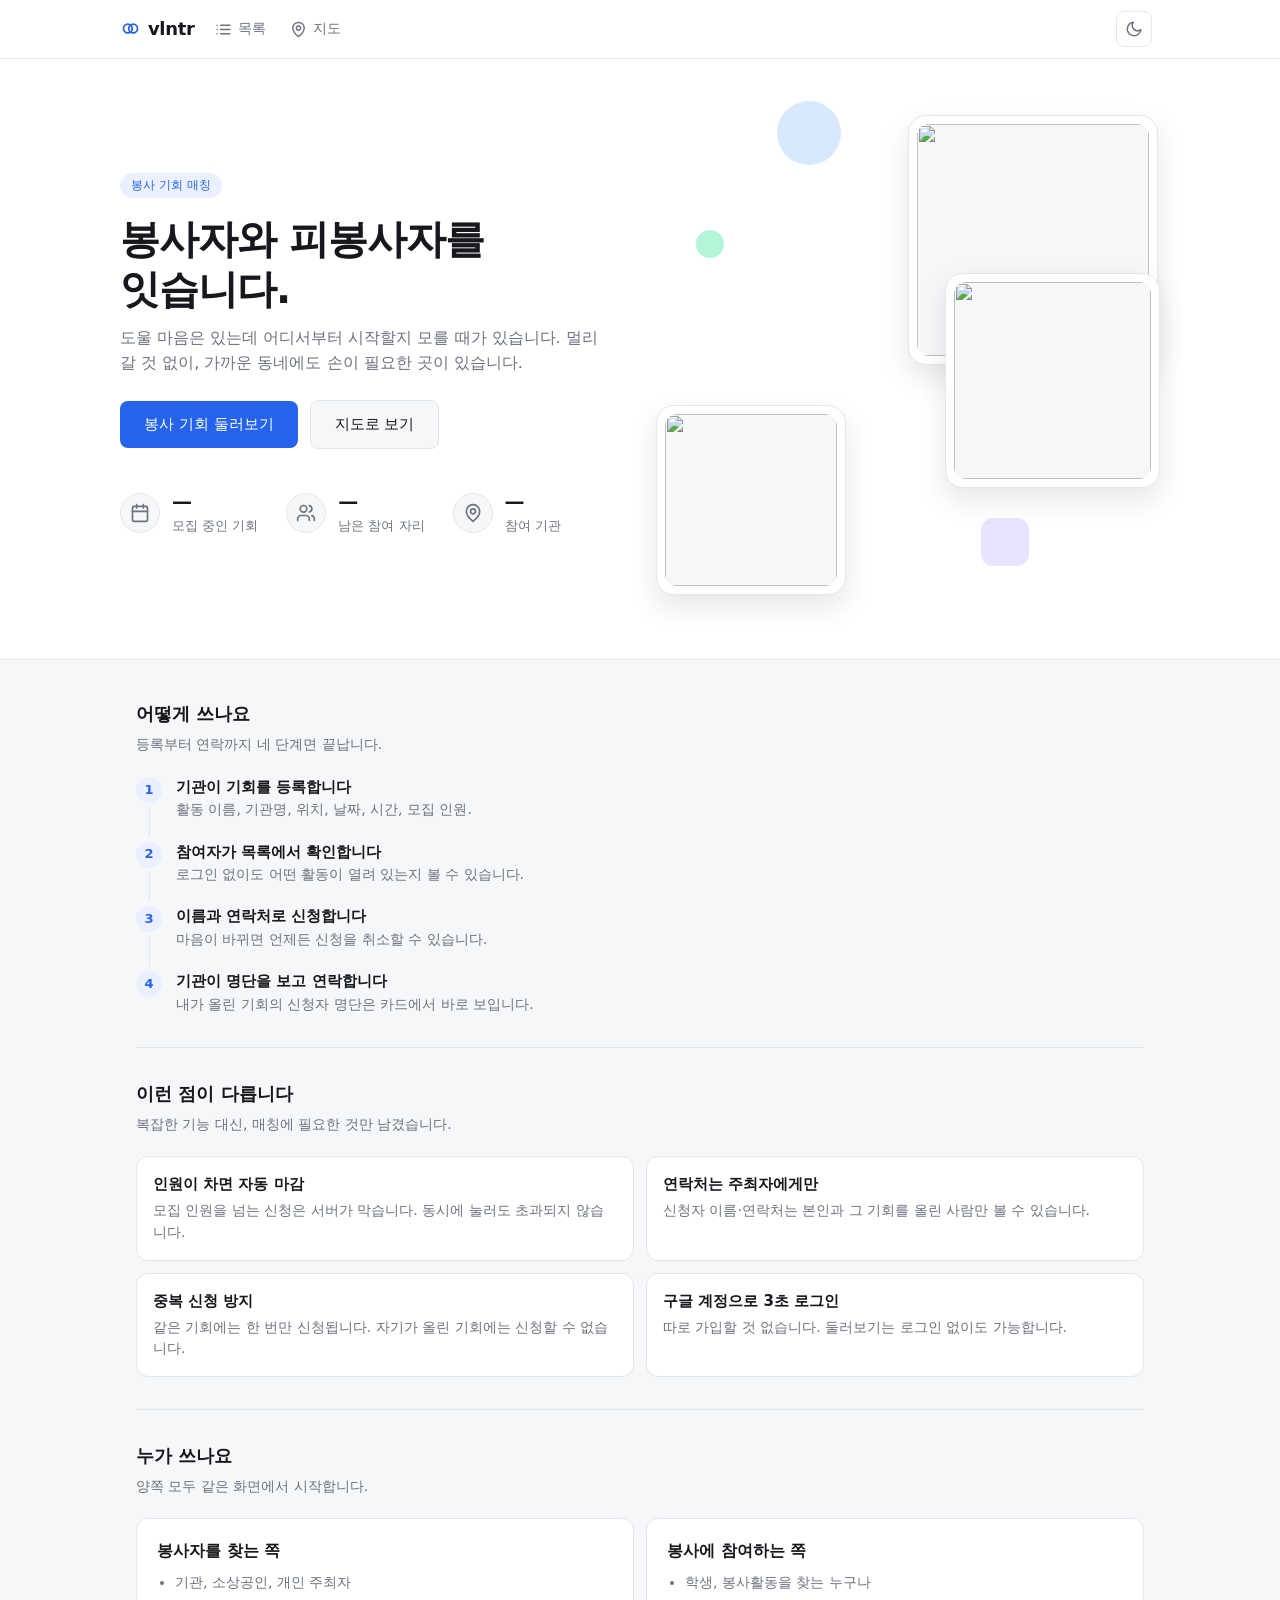
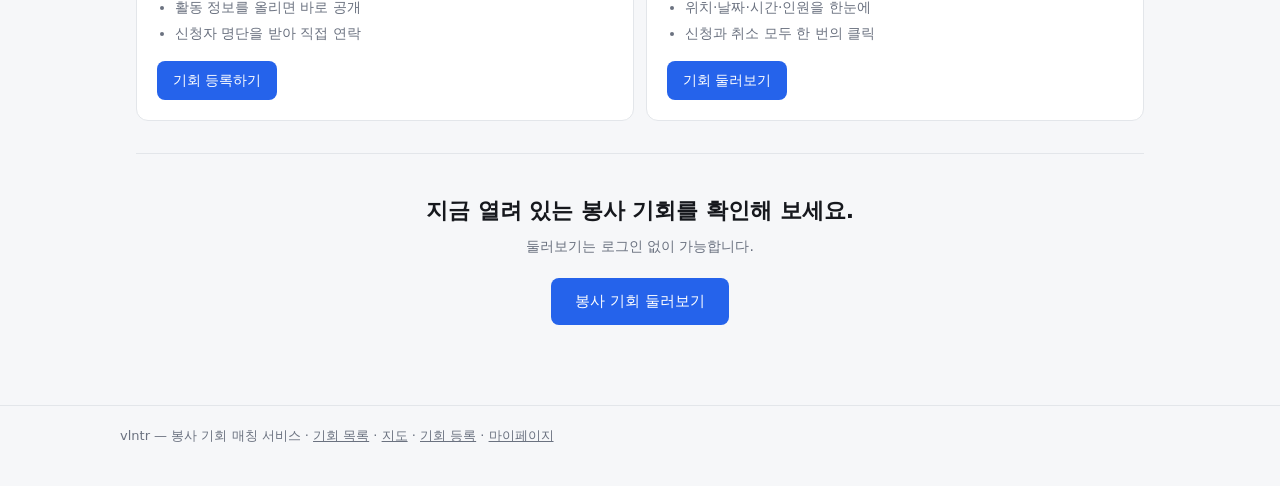
==== commit 9c05d63d: "랜딩 히어로 문구와 줄바꿈 손질 짝이 되는 "봉사자와 피봉사자를"이 두 줄로 갈라지던 것을 한 줄에 두고 서술어만 내렸다. 설명 문구는 근거 없는 숫자와 어색한 비유를 걷어내고 다" ====
--- a/index.html
+++ b/index.html
@@ -92,8 +92,15 @@
     font-size: 40px;
     line-height: 1.25;
     letter-spacing: -0.025em;
-  }
-  .lede { margin: 0 0 24px; font-size: 16px; color: var(--muted); max-width: 30em; }
+    word-break: keep-all; /* 한글이 낱말 중간에서 끊기지 않게 */
+  }
+  .lede {
+    margin: 0 0 24px;
+    font-size: 16px;
+    color: var(--muted);
+    max-width: 30em;
+    word-break: keep-all; /* h1과 같은 이유 — 낱말 중간에서 끊지 않는다 */
+  }
   .cta { display: flex; gap: 12px; flex-wrap: wrap; align-items: center; }
   .cta a.btn { padding: 12px 24px; font-size: 15px; }
   .cta a.btn.ghost { color: var(--text); border-color: var(--line); background: var(--bg); }
@@ -271,10 +278,10 @@
   <div class="wrap hero-grid">
     <div class="hero-copy">
       <span class="eyebrow">봉사 기회 매칭</span>
-      <h1>봉사자와<br>피봉사자를 잇습니다.</h1>
+      <h1>봉사자와 피봉사자를<br>잇습니다.</h1>
       <p class="lede">
-        누군가에게 남는 두 시간이, 누군가에게는 하루를 바꾸는 손길이 됩니다.
-        가까운 곳에서 지금 기다리고 있는 자리를 만나보세요.
+        도울 마음은 있는데 어디서부터 시작할지 모를 때가 있습니다.
+        멀리 갈 것 없이, 가까운 동네에도 손이 필요한 곳이 있습니다.
       </p>
       <div class="cta">
         <a class="btn" href="./list.html">봉사 기회 둘러보기</a>
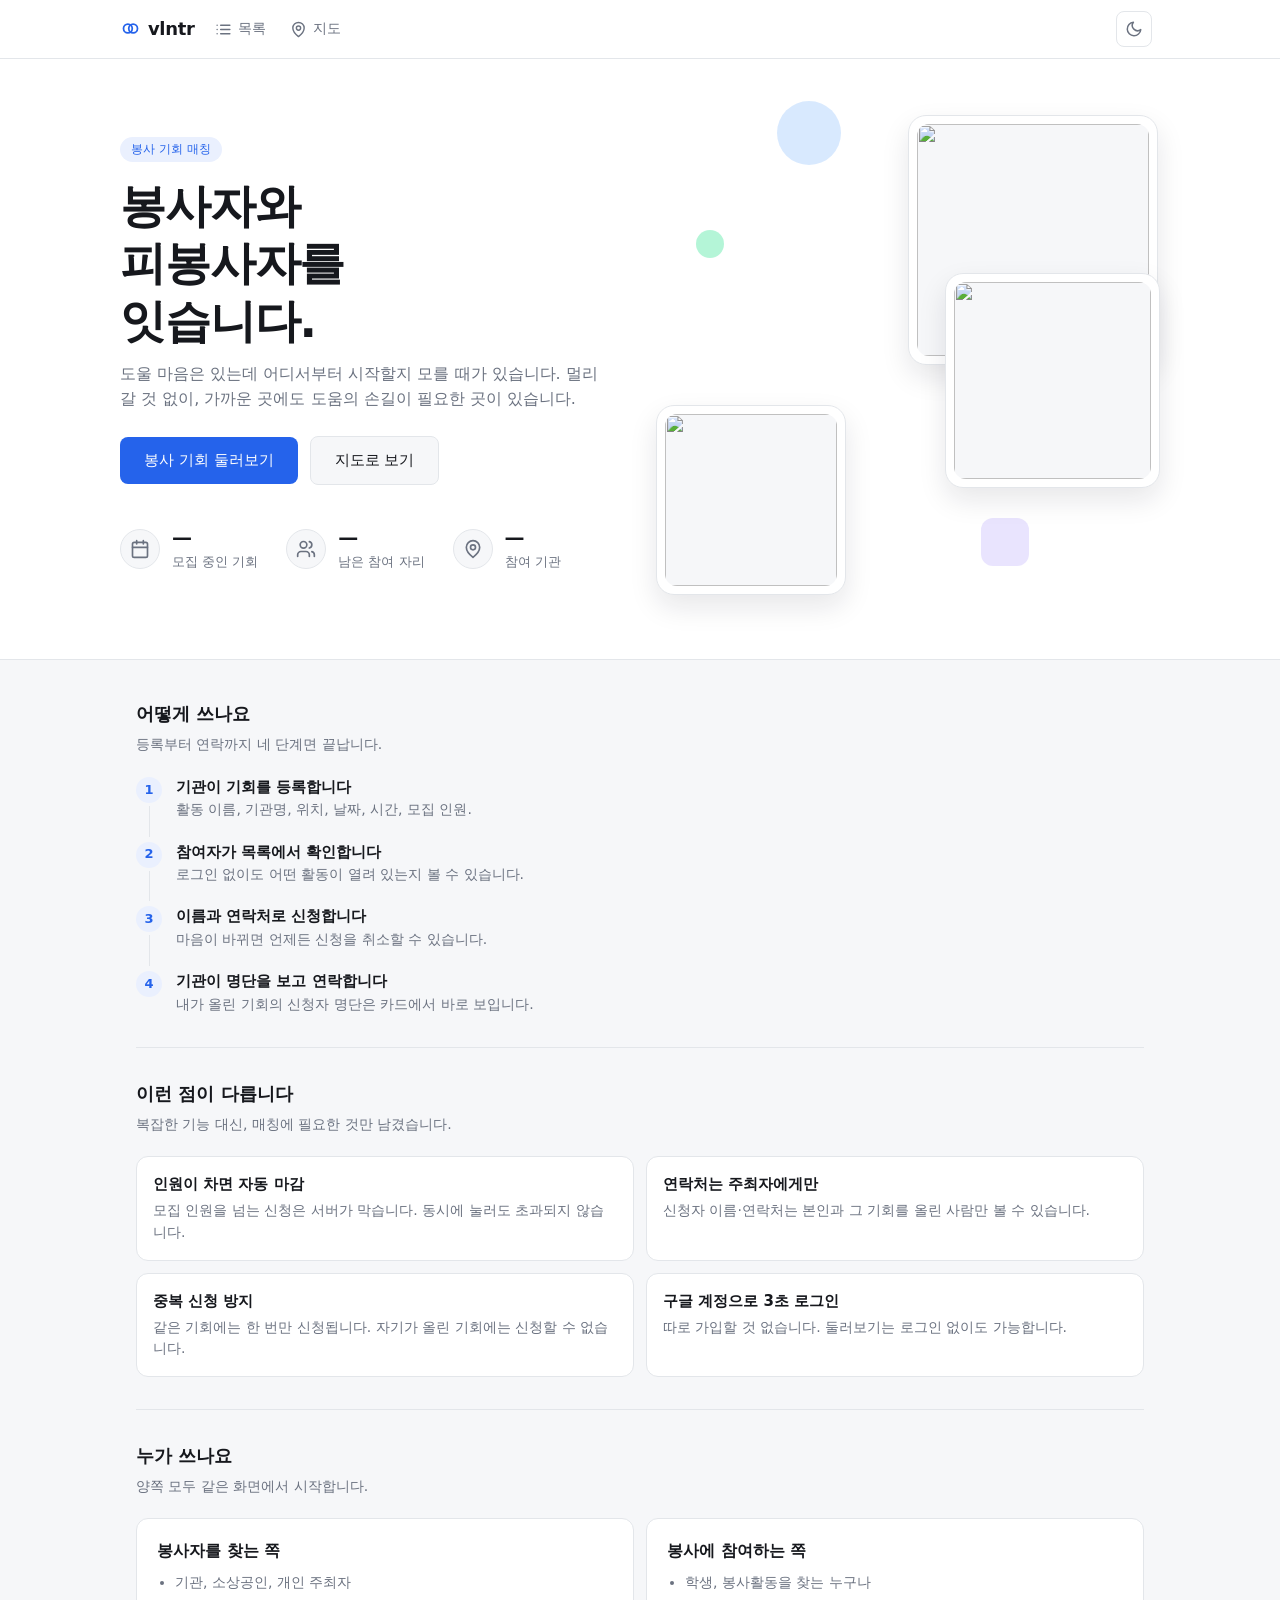
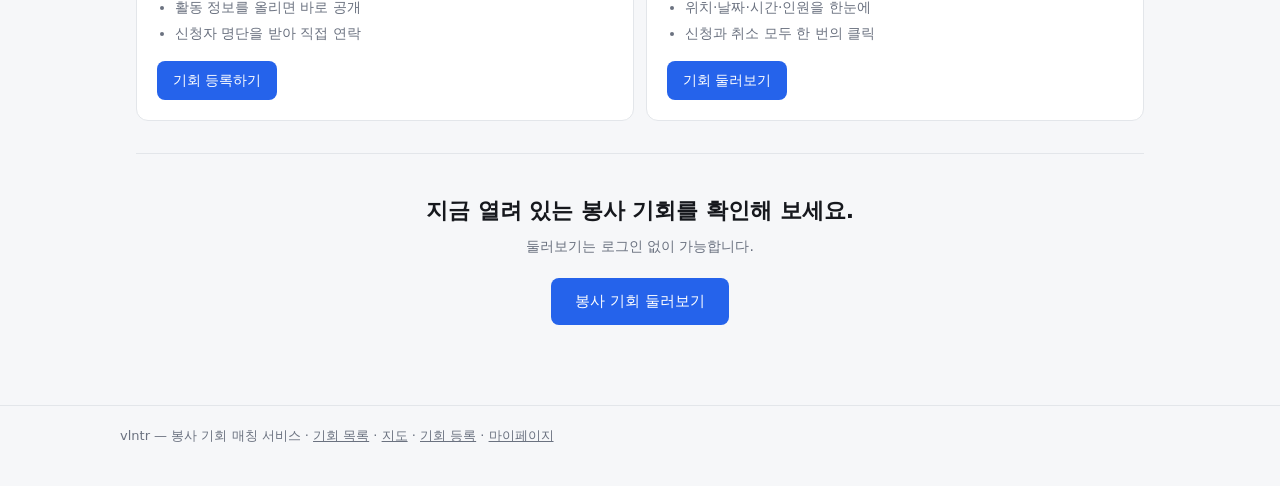
==== commit 82f72152: "히어로 제목을 세 줄로, 설명 둘째 문장 교체 두 줄은 윗줄이 길고 아랫줄이 짧아 불안정했다. 세 낱말을 한 줄씩 세우면 길이가 고르고(4·5·5자) 한 덩어리로 읽힌다. 줄이 짧" ====
--- a/index.html
+++ b/index.html
@@ -89,7 +89,7 @@
   }
   h1 {
     margin: 0 0 12px;
-    font-size: 40px;
+    font-size: 46px;
     line-height: 1.25;
     letter-spacing: -0.025em;
     word-break: keep-all; /* 한글이 낱말 중간에서 끊기지 않게 */
@@ -278,10 +278,10 @@
   <div class="wrap hero-grid">
     <div class="hero-copy">
       <span class="eyebrow">봉사 기회 매칭</span>
-      <h1>봉사자와 피봉사자를<br>잇습니다.</h1>
+      <h1>봉사자와<br>피봉사자를<br>잇습니다.</h1>
       <p class="lede">
         도울 마음은 있는데 어디서부터 시작할지 모를 때가 있습니다.
-        멀리 갈 것 없이, 가까운 동네에도 손이 필요한 곳이 있습니다.
+        멀리 갈 것 없이, 가까운 곳에도 도움의 손길이 필요한 곳이 있습니다.
       </p>
       <div class="cta">
         <a class="btn" href="./list.html">봉사 기회 둘러보기</a>
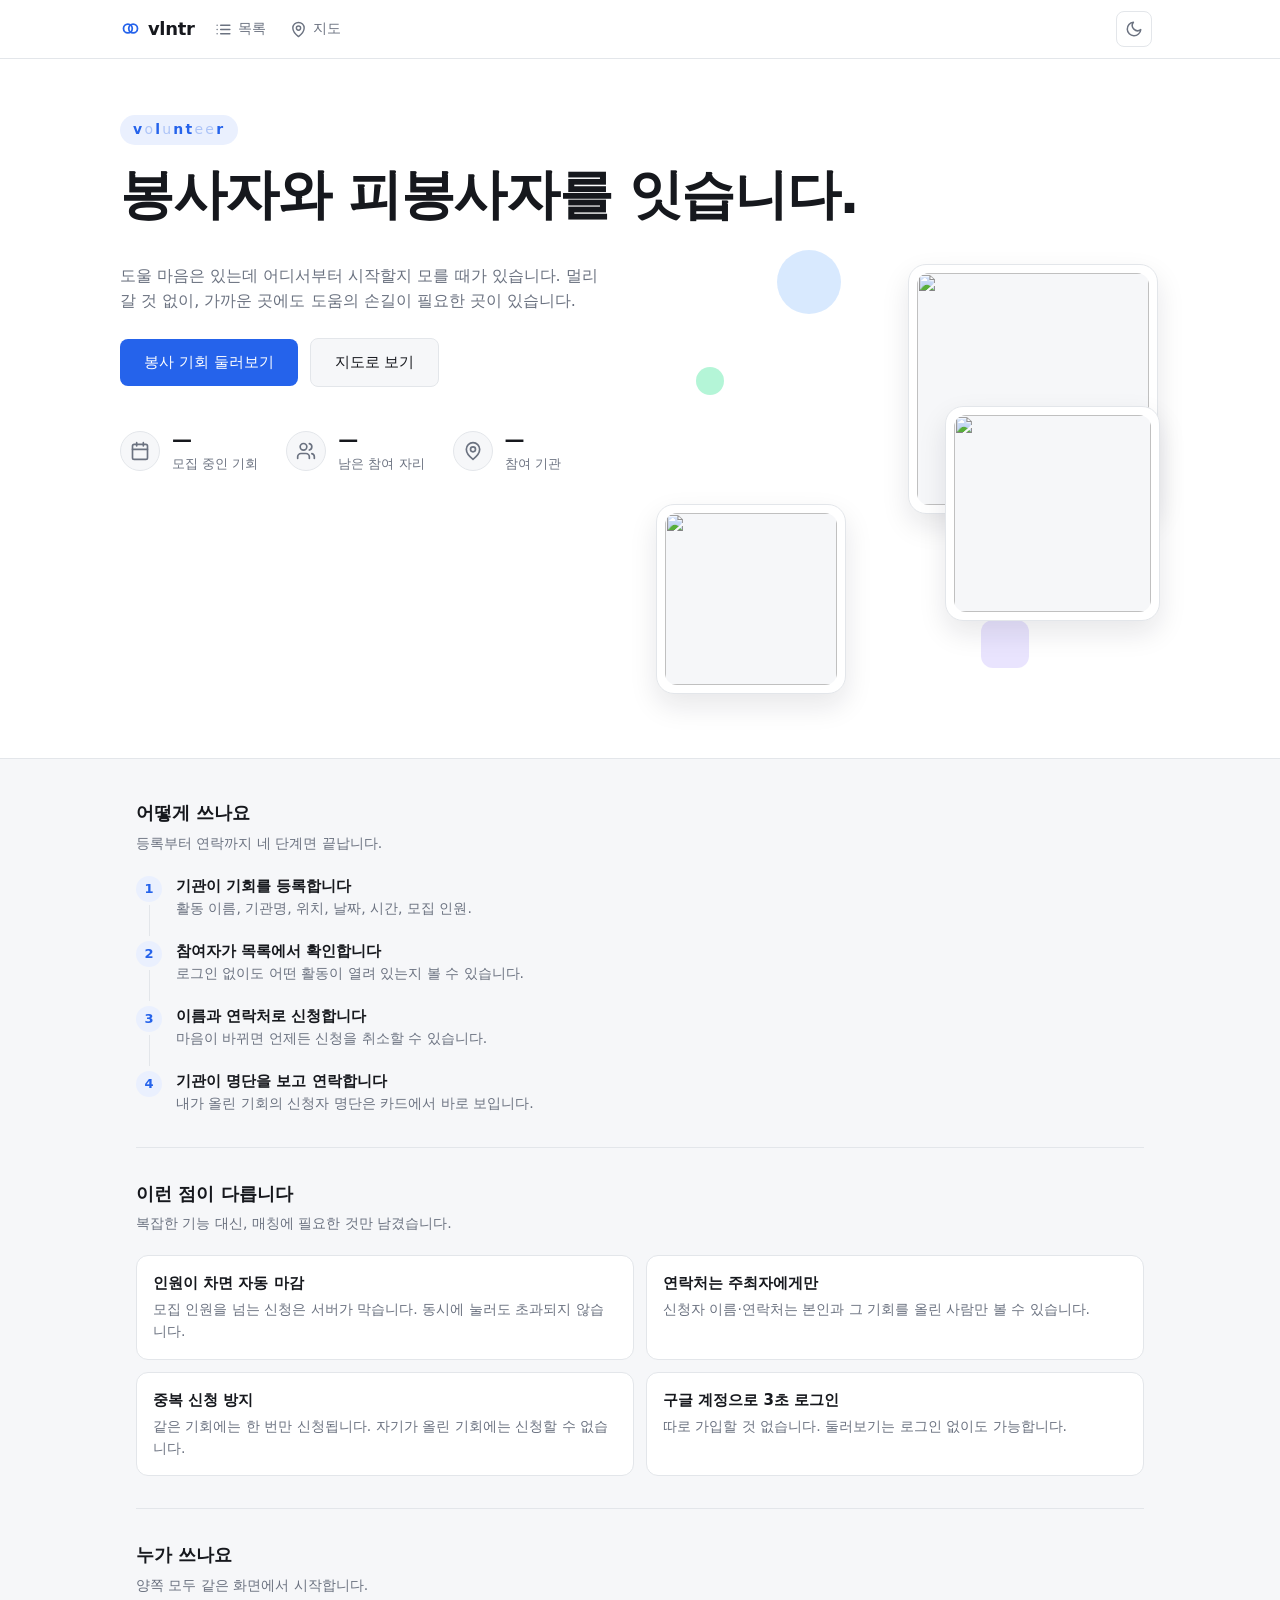
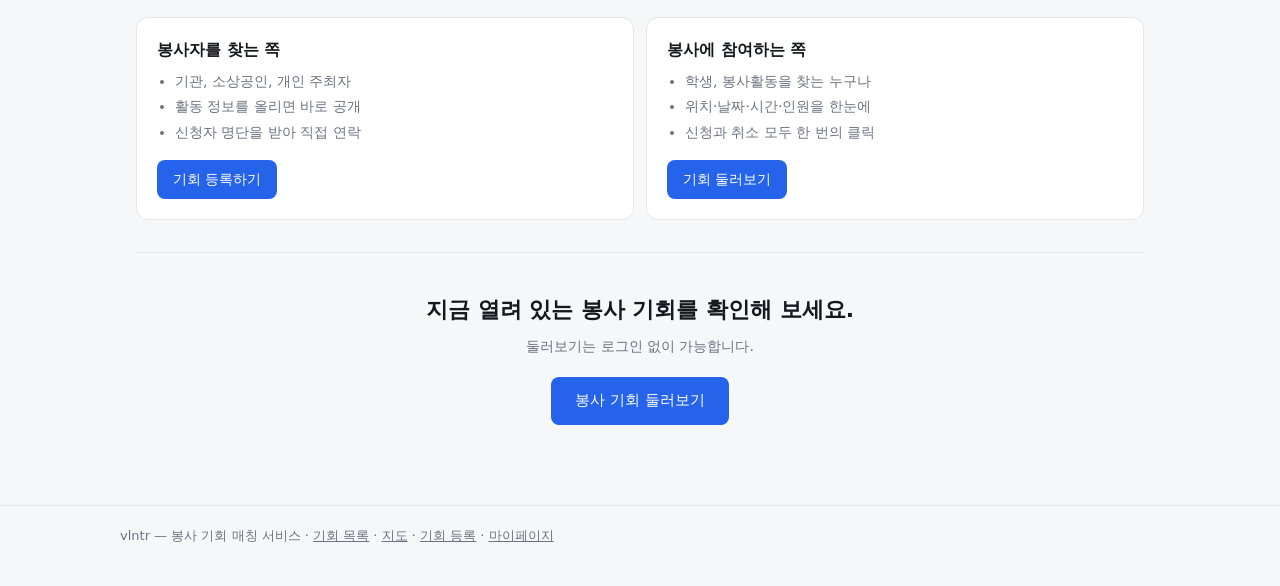
==== commit 9589840e: "히어로 제목을 폭 전체 한 줄로, eyebrow에 이름 유래를 담다 제목을 반쪽 칸에서 꺼내 폭 전체를 쓰게 하니 한 줄로 들어간다. 그 아래에 글과 사진을 두 칸으로 놓고, 위를" ====
--- a/index.html
+++ b/index.html
@@ -53,18 +53,22 @@
     background: var(--card);
     padding: 56px 16px 64px;
   }
+  /* 제목은 폭 전체를 쓴다. 반쪽 칸에 넣으면 한 줄에 안 들어가
+     세 줄로 접히는데, 짧은 줄이 쌓여 덩어리가 답답해 보인다. */
+  /* margin 단축으로 쓰면 .wrap의 margin:0 auto(가운데 정렬)를 덮는다 */
+  .hero-head { margin-bottom: 36px; }
   .hero-grid {
     display: grid;
     grid-template-columns: 1fr 1fr;
-    align-items: center;
+    align-items: start;
     gap: 32px;
   }
-  .hero-copy > * { animation: rise 0.5s ease-out both; }
-  .hero-copy > *:nth-child(1) { animation-delay: 0.05s; }
-  .hero-copy > *:nth-child(2) { animation-delay: 0.2s; }
-  .hero-copy > *:nth-child(3) { animation-delay: 0.35s; }
-  .hero-copy > *:nth-child(4) { animation-delay: 0.5s; }
-  .hero-copy > *:nth-child(5) { animation-delay: 0.65s; }
+  .hero-head > *, .hero-copy > * { animation: rise 0.5s ease-out both; }
+  .hero-head > *:nth-child(1) { animation-delay: 0.05s; }
+  .hero-head > *:nth-child(2) { animation-delay: 0.2s; }
+  .hero-copy > *:nth-child(1) { animation-delay: 0.35s; }
+  .hero-copy > *:nth-child(2) { animation-delay: 0.5s; }
+  .hero-copy > *:nth-child(3) { animation-delay: 0.65s; }
   @keyframes rise {
     from { opacity: 0; transform: translateY(20px); }
     to { opacity: 1; transform: none; }
@@ -78,18 +82,23 @@
     50% { transform: translateY(-8px); }
   }
 
+  /* 이름의 유래를 말로 설명하는 대신 눈으로 보이게 한다.
+     모음을 흐리게 두면 또렷하게 남는 글자가 v·l·n·t·r 이다. */
   .eyebrow {
     display: inline-block;
-    font-size: 12px;
+    font-size: 14px;
+    font-weight: 700;
+    letter-spacing: 0.16em;
     color: var(--accent);
     background: var(--accent-weak);
     border-radius: 999px;
-    padding: 3px 11px;
+    padding: 4px 13px;
     margin: 0 0 16px;
   }
+  .eyebrow i { font-style: normal; font-weight: 400; opacity: 0.3; }
   h1 {
     margin: 0 0 12px;
-    font-size: 46px;
+    font-size: 54px;
     line-height: 1.25;
     letter-spacing: -0.025em;
     word-break: keep-all; /* 한글이 낱말 중간에서 끊기지 않게 */
@@ -124,7 +133,7 @@
   .stat span { font-size: 13px; color: var(--muted); }
 
   /* 이미지 콜라주 */
-  .collage { position: relative; height: 480px; }
+  .collage { position: relative; height: 430px; }
   .collage figure {
     position: absolute;
     margin: 0;
@@ -156,6 +165,7 @@
   @media (max-width: 860px) {
     .hero { padding: 40px 16px 48px; }
     .hero-grid { grid-template-columns: 1fr; gap: 8px; }
+    .hero-head { margin-bottom: 20px; text-align: center; }
     .hero-copy { text-align: center; }
     .lede { margin-left: auto; margin-right: auto; }
     .cta, .stats { justify-content: center; }
@@ -190,7 +200,7 @@
     .blob { display: none; }
   }
   @media (prefers-reduced-motion: reduce) {
-    .hero-copy > *, .collage figure, .blob { animation: none; }
+    .hero-head > *, .hero-copy > *, .collage figure, .blob { animation: none; }
   }
 
   section { padding: 32px 0; border-top: 1px solid var(--line); }
@@ -275,10 +285,13 @@
 </script>
 
 <div class="hero">
+  <div class="wrap hero-head">
+    <span class="eyebrow" aria-label="volunteer" title="volunteer에서 남은 자음 — vlntr">v<i>o</i>l<i>u</i>nt<i>ee</i>r</span>
+    <h1>봉사자와 피봉사자를 잇습니다.</h1>
+  </div>
+
   <div class="wrap hero-grid">
     <div class="hero-copy">
-      <span class="eyebrow">봉사 기회 매칭</span>
-      <h1>봉사자와<br>피봉사자를<br>잇습니다.</h1>
       <p class="lede">
         도울 마음은 있는데 어디서부터 시작할지 모를 때가 있습니다.
         멀리 갈 것 없이, 가까운 곳에도 도움의 손길이 필요한 곳이 있습니다.
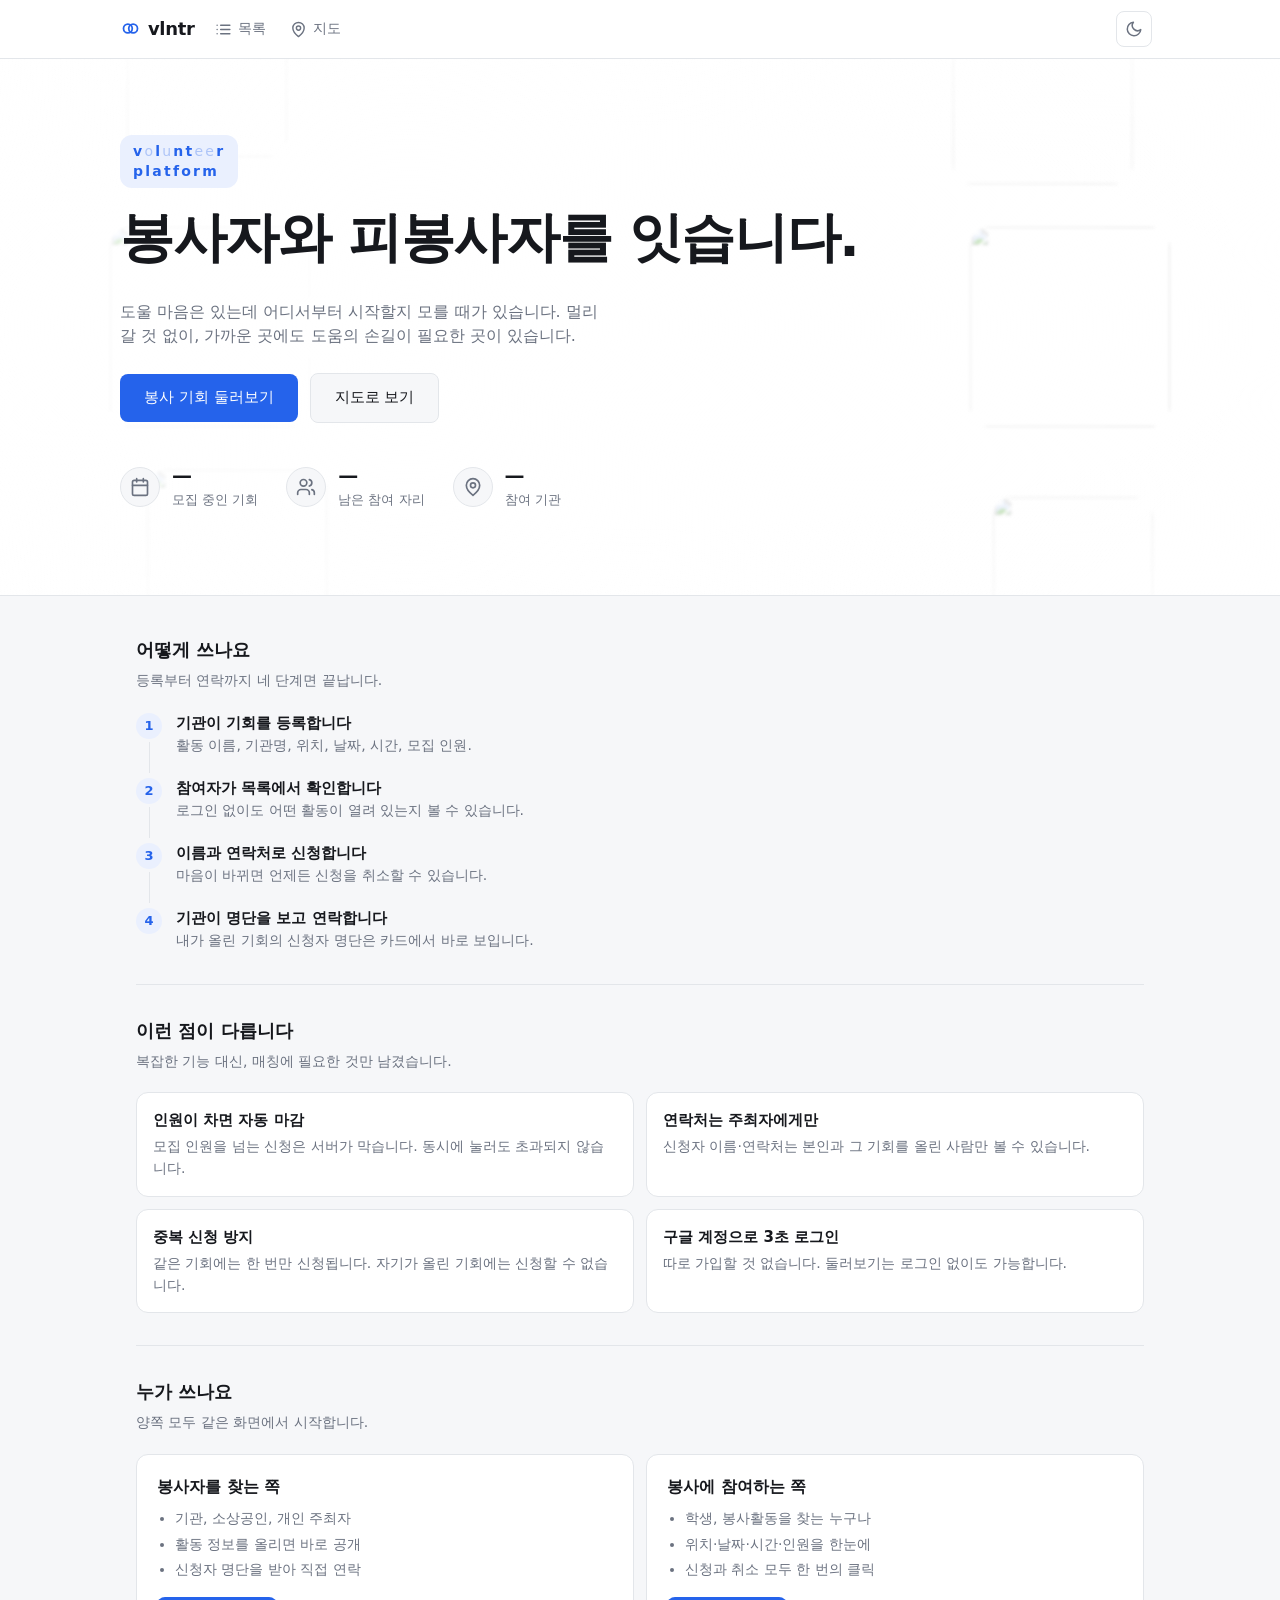
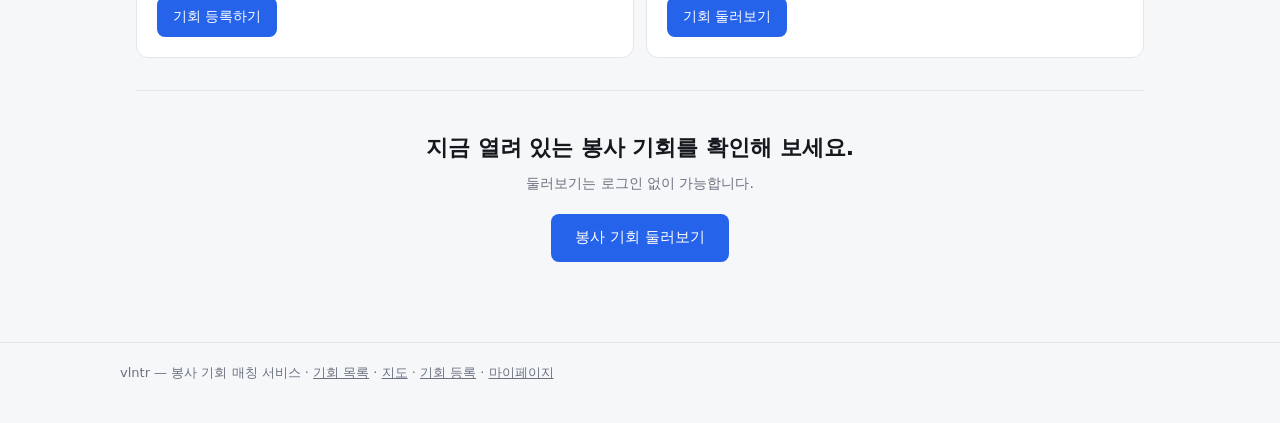
==== commit 66dbb86e: "히어로 배경을 천천히 도는 사진 링으로 교체 오른쪽에 모아 두던 사진 3장을 없애고 글자 뒤에서 도는 12장짜리 링으로 바꿨다. 링 → figure → tile → img 네 층으" ====
--- a/index.html
+++ b/index.html
@@ -48,21 +48,81 @@
      왼쪽 텍스트 + 오른쪽 이미지 콜라주. 등장은 stagger 페이드업,
      장식 도형은 위아래로 천천히 떠다닌다. */
   .hero {
+    position: relative;
     overflow: hidden;
     border-bottom: 1px solid var(--line);
     background: var(--card);
-    padding: 56px 16px 64px;
-  }
+    padding: 76px 16px 84px;
+  }
+
+  /* 글자 뒤에서 천천히 도는 사진 링.
+     링(.ring)이 돌면 사진도 같이 뒤집히므로, 안쪽 <img>를 같은 속도로 반대로
+     돌려 늘 똑바로 서 있게 한다. figure의 rotate(--a)는 .tile이 되돌린다.
+     (한 요소에서 정지 transform과 애니메이션 transform을 같이 못 쓰기 때문에
+      링 → figure → tile → img 로 층을 나눴다) */
+  .hero-bg {
+    position: absolute;
+    inset: 0;
+    z-index: 0;
+    display: grid;
+    place-items: center;
+    pointer-events: none;
+    opacity: var(--hero-bg-op, 0.42);
+    /* 사진이 아니라 결로 읽히게 살짝 흐린다 */
+    filter: blur(1.5px);
+  }
+  .ring {
+    position: relative;
+    width: 0;
+    height: 0;
+    animation: spin 150s linear infinite;
+  }
+  .ring figure {
+    position: absolute;
+    top: 0;
+    left: 0;
+    margin: 0;
+    width: var(--w);
+    height: var(--w);
+    margin-left: calc(var(--w) / -2);
+    margin-top: calc(var(--w) / -2);
+    transform: rotate(var(--a)) translate(var(--r));
+  }
+  .ring .tile {
+    display: block;
+    width: 100%;
+    height: 100%;
+    transform: rotate(calc(-1 * var(--a)));
+  }
+  .ring img {
+    display: block;
+    width: 100%;
+    height: 100%;
+    object-fit: cover;
+    border-radius: 20px;
+    filter: var(--img-dim);
+    animation: spin-back 150s linear infinite;
+  }
+  @keyframes spin { to { transform: rotate(360deg); } }
+  @keyframes spin-back { to { transform: rotate(-360deg); } }
+
+  /* 글자가 놓이는 왼쪽은 배경을 덮어 대비를 지킨다 */
+  .hero-veil {
+    position: absolute;
+    inset: 0;
+    z-index: 1;
+    pointer-events: none;
+    background:
+      /* 글자가 앉는 왼쪽·가운데를 덮는다 */
+      radial-gradient(66% 78% at 32% 50%, var(--card) 0%, rgba(0, 0, 0, 0) 100%),
+      /* 가장자리로 갈수록 사라지게 */
+      radial-gradient(95% 72% at 50% 50%, rgba(0, 0, 0, 0) 52%, var(--card) 100%);
+  }
+  .hero-head, .hero-copy { position: relative; z-index: 2; }
   /* 제목은 폭 전체를 쓴다. 반쪽 칸에 넣으면 한 줄에 안 들어가
      세 줄로 접히는데, 짧은 줄이 쌓여 덩어리가 답답해 보인다. */
   /* margin 단축으로 쓰면 .wrap의 margin:0 auto(가운데 정렬)를 덮는다 */
-  .hero-head { margin-bottom: 36px; }
-  .hero-grid {
-    display: grid;
-    grid-template-columns: 1fr 1fr;
-    align-items: start;
-    gap: 32px;
-  }
+  .hero-head { margin-bottom: 28px; }
   .hero-head > *, .hero-copy > * { animation: rise 0.5s ease-out both; }
   .hero-head > *:nth-child(1) { animation-delay: 0.05s; }
   .hero-head > *:nth-child(2) { animation-delay: 0.2s; }
@@ -73,14 +133,6 @@
     from { opacity: 0; transform: translateY(20px); }
     to { opacity: 1; transform: none; }
   }
-  @keyframes pop {
-    from { opacity: 0; transform: scale(0.8); }
-    to { opacity: 1; transform: none; }
-  }
-  @keyframes float {
-    0%, 100% { transform: translateY(0); }
-    50% { transform: translateY(-8px); }
-  }
 
   /* 이름의 유래를 말로 설명하는 대신 눈으로 보이게 한다.
      모음을 흐리게 두면 또렷하게 남는 글자가 v·l·n·t·r 이다. */
@@ -88,14 +140,18 @@
     display: inline-block;
     font-size: 14px;
     font-weight: 700;
+    line-height: 1.4;
     letter-spacing: 0.16em;
+    text-align: left;
     color: var(--accent);
     background: var(--accent-weak);
-    border-radius: 999px;
-    padding: 4px 13px;
+    border-radius: 12px;
+    padding: 7px 13px;
     margin: 0 0 16px;
   }
   .eyebrow i { font-style: normal; font-weight: 400; opacity: 0.3; }
+  /* 아랫줄. 흐린 모음과 달리 또렷하게 둬서 v·l·n·t·r 과 한 짝으로 읽히게 한다 */
+  .eyebrow em { display: block; font-style: normal; }
   h1 {
     margin: 0 0 12px;
     font-size: 54px;
@@ -132,75 +188,21 @@
   .stat b { display: block; font-size: 20px; font-weight: 700; line-height: 1.2; }
   .stat span { font-size: 13px; color: var(--muted); }
 
-  /* 이미지 콜라주 */
-  .collage { position: relative; height: 430px; }
-  .collage figure {
-    position: absolute;
-    margin: 0;
-    background: var(--card);
-    border: 1px solid var(--line);
-    border-radius: 18px;
-    padding: 8px;
-    box-shadow: 0 12px 28px var(--shadow);
-    animation: pop 0.5s ease-out both;
-  }
-  .collage img {
-    display: block;
-    width: 100%;
-    height: 100%;
-    border-radius: 12px;
-    object-fit: cover;
-    background: var(--bg);
-    filter: var(--img-dim);
-  }
-  .shot-1 { top: 0; left: 50%; transform: translateX(-50%); width: 250px; height: 250px; animation-delay: 0.2s; }
-  .shot-2 { top: 33%; right: 0; width: 215px; height: 215px; animation-delay: 0.4s; }
-  .shot-3 { bottom: 0; left: 0; width: 190px; height: 190px; animation-delay: 0.6s; }
-
-  .blob { position: absolute; border-radius: 999px; animation: float 3s ease-in-out infinite; }
-  .blob-1 { top: -14px; left: 24%; width: 64px; height: 64px; background: var(--blob-a); }
-  .blob-2 { bottom: 6%; right: 26%; width: 48px; height: 48px; border-radius: 12px; background: var(--blob-b); animation-delay: 0.5s; }
-  .blob-3 { top: 24%; left: 8%; width: 28px; height: 28px; background: var(--blob-c); animation-delay: 1s; }
 
   @media (max-width: 860px) {
-    .hero { padding: 40px 16px 48px; }
-    .hero-grid { grid-template-columns: 1fr; gap: 8px; }
+    .hero { padding: 48px 16px 56px; }
     .hero-head { margin-bottom: 20px; text-align: center; }
     .hero-copy { text-align: center; }
     .lede { margin-left: auto; margin-right: auto; }
     .cta, .stats { justify-content: center; }
     h1 { font-size: 30px; }
-    /* 좁은 폭에서는 겹쳐 배치한 콜라주가 어색해지므로,
-       겹침 없는 그리드(왼쪽 큰 사진 1장 + 오른쪽 작은 사진 2장)로 바꾼다.
-       grid 아이템에 margin:auto를 주면 폭이 0으로 접히므로 justify-self로 가운데 정렬. */
-    .collage {
-      width: 100%;
-      max-width: 420px;
-      height: auto;
-      aspect-ratio: 4 / 3.2;
-      justify-self: center;
-      margin-top: 32px;
-      display: grid;
-      grid-template-columns: 1.12fr 1fr;
-      grid-template-rows: 1fr 1fr;
-      gap: 10px;
-    }
-    .collage figure {
-      position: static;
-      width: auto;
-      height: auto;
-      transform: none;
-      padding: 6px;
-      border-radius: 14px;
-    }
-    .shot-1 { grid-column: 1; grid-row: 1 / span 2; }
-    .shot-2 { grid-column: 2; grid-row: 1; }
-    .shot-3 { grid-column: 2; grid-row: 2; }
-    /* 장식 도형은 겹침 사고의 원인이었고 좁은 폭에서 얻는 것도 없다 */
-    .blob { display: none; }
+    /* 좁은 화면에서는 링을 줄이고 더 흐리게 둔다 — 글자 대비가 먼저다 */
+    .hero-bg { --hero-bg-op: 0.18; }
+    .ring { transform: scale(0.62); }
+    .lede, .hero-copy { margin-left: auto; margin-right: auto; }
   }
   @media (prefers-reduced-motion: reduce) {
-    .hero-head > *, .hero-copy > *, .collage figure, .blob { animation: none; }
+    .hero-head > *, .hero-copy > *, .ring, .ring img { animation: none; }
   }
 
   section { padding: 32px 0; border-top: 1px solid var(--line); }
@@ -285,68 +287,68 @@
 </script>
 
 <div class="hero">
+  <div class="hero-veil" aria-hidden="true"></div>
+  <div class="hero-bg" aria-hidden="true">
+    <div class="ring">
+      <figure style="--a:0deg; --r:430px; --w:200px"><span class="tile"><img src="https://images.unsplash.com/photo-1582213782179-e0d53f98f2ca?q=80&w=420&auto=format&fit=crop" alt="" loading="lazy"></span></figure>
+      <figure style="--a:30deg; --r:500px; --w:160px"><span class="tile"><img src="https://images.unsplash.com/photo-1628717341663-0007b0ee2597?q=80&w=420&auto=format&fit=crop" alt="" loading="lazy"></span></figure>
+      <figure style="--a:60deg; --r:465px; --w:180px"><span class="tile"><img src="https://images.unsplash.com/photo-1652971876875-05db98fab376?q=80&w=420&auto=format&fit=crop" alt="" loading="lazy"></span></figure>
+      <figure style="--a:90deg; --r:430px; --w:200px"><span class="tile"><img src="https://images.unsplash.com/photo-1559027615-cd4628902d4a?q=80&w=420&auto=format&fit=crop" alt="" loading="lazy"></span></figure>
+      <figure style="--a:120deg; --r:500px; --w:160px"><span class="tile"><img src="https://images.unsplash.com/photo-1593113598332-cd288d649433?q=80&w=420&auto=format&fit=crop" alt="" loading="lazy"></span></figure>
+      <figure style="--a:150deg; --r:465px; --w:180px"><span class="tile"><img src="https://images.unsplash.com/photo-1461532257246-777de18cd58b?q=80&w=420&auto=format&fit=crop" alt="" loading="lazy"></span></figure>
+      <figure style="--a:180deg; --r:430px; --w:200px"><span class="tile"><img src="https://images.unsplash.com/photo-1599059813005-11265ba4b4ce?q=80&w=420&auto=format&fit=crop" alt="" loading="lazy"></span></figure>
+      <figure style="--a:210deg; --r:500px; --w:160px"><span class="tile"><img src="https://images.unsplash.com/photo-1593113616828-6f22bca04804?q=80&w=420&auto=format&fit=crop" alt="" loading="lazy"></span></figure>
+      <figure style="--a:240deg; --r:465px; --w:180px"><span class="tile"><img src="https://images.unsplash.com/photo-1511632765486-a01980e01a18?q=80&w=420&auto=format&fit=crop" alt="" loading="lazy"></span></figure>
+      <figure style="--a:270deg; --r:430px; --w:200px"><span class="tile"><img src="https://images.unsplash.com/photo-1616680214084-22670de1bc82?q=80&w=420&auto=format&fit=crop" alt="" loading="lazy"></span></figure>
+      <figure style="--a:300deg; --r:500px; --w:160px"><span class="tile"><img src="https://images.unsplash.com/photo-1488521787991-ed7bbaae773c?q=80&w=420&auto=format&fit=crop" alt="" loading="lazy"></span></figure>
+      <figure style="--a:330deg; --r:465px; --w:180px"><span class="tile"><img src="https://images.unsplash.com/photo-1593113630400-ea4288922497?q=80&w=420&auto=format&fit=crop" alt="" loading="lazy"></span></figure>
+    </div>
+  </div>
+
   <div class="wrap hero-head">
-    <span class="eyebrow" aria-label="volunteer" title="volunteer에서 남은 자음 — vlntr">v<i>o</i>l<i>u</i>nt<i>ee</i>r</span>
+    <span class="eyebrow" aria-label="volunteer platform" title="volunteer에서 남은 자음 — vlntr">v<i>o</i>l<i>u</i>nt<i>ee</i>r<em>platform</em></span>
     <h1>봉사자와 피봉사자를 잇습니다.</h1>
   </div>
 
-  <div class="wrap hero-grid">
-    <div class="hero-copy">
-      <p class="lede">
+  <div class="wrap hero-copy">
+    <p class="lede">
         도울 마음은 있는데 어디서부터 시작할지 모를 때가 있습니다.
         멀리 갈 것 없이, 가까운 곳에도 도움의 손길이 필요한 곳이 있습니다.
       </p>
-      <div class="cta">
+    <div class="cta">
         <a class="btn" href="./list.html">봉사 기회 둘러보기</a>
         <a class="btn ghost" href="./map.html">지도로 보기</a>
       </div>
 
-      <div class="stats">
-        <div class="stat">
-          <div class="stat-icon">
-            <svg viewBox="0 0 24 24" fill="none" stroke="currentColor" stroke-width="2" stroke-linecap="round" stroke-linejoin="round" aria-hidden="true">
-              <path d="M8 2v4M16 2v4M3 10h18"/>
-              <rect x="3" y="4" width="18" height="18" rx="2"/>
-            </svg>
-          </div>
-          <div><b id="statOpen">—</b><span>모집 중인 기회</span></div>
+    <div class="stats">
+      <div class="stat">
+        <div class="stat-icon">
+          <svg viewBox="0 0 24 24" fill="none" stroke="currentColor" stroke-width="2" stroke-linecap="round" stroke-linejoin="round" aria-hidden="true">
+            <path d="M8 2v4M16 2v4M3 10h18"/>
+            <rect x="3" y="4" width="18" height="18" rx="2"/>
+          </svg>
         </div>
-        <div class="stat">
-          <div class="stat-icon">
-            <svg viewBox="0 0 24 24" fill="none" stroke="currentColor" stroke-width="2" stroke-linecap="round" stroke-linejoin="round" aria-hidden="true">
-              <path d="M16 21v-2a4 4 0 0 0-4-4H6a4 4 0 0 0-4 4v2"/>
-              <circle cx="9" cy="7" r="4"/>
-              <path d="M22 21v-2a4 4 0 0 0-3-3.87M16 3.13a4 4 0 0 1 0 7.75"/>
-            </svg>
-          </div>
-          <div><b id="statSeats">—</b><span>남은 참여 자리</span></div>
+        <div><b id="statOpen">—</b><span>모집 중인 기회</span></div>
+      </div>
+      <div class="stat">
+        <div class="stat-icon">
+          <svg viewBox="0 0 24 24" fill="none" stroke="currentColor" stroke-width="2" stroke-linecap="round" stroke-linejoin="round" aria-hidden="true">
+            <path d="M16 21v-2a4 4 0 0 0-4-4H6a4 4 0 0 0-4 4v2"/>
+            <circle cx="9" cy="7" r="4"/>
+            <path d="M22 21v-2a4 4 0 0 0-3-3.87M16 3.13a4 4 0 0 1 0 7.75"/>
+          </svg>
         </div>
-        <div class="stat">
-          <div class="stat-icon">
-            <svg viewBox="0 0 24 24" fill="none" stroke="currentColor" stroke-width="2" stroke-linecap="round" stroke-linejoin="round" aria-hidden="true">
-              <path d="M20 10c0 6-8 12-8 12s-8-6-8-12a8 8 0 0 1 16 0Z"/>
-              <circle cx="12" cy="10" r="3"/>
-            </svg>
-          </div>
-          <div><b id="statOrgs">—</b><span>참여 기관</span></div>
+        <div><b id="statSeats">—</b><span>남은 참여 자리</span></div>
+      </div>
+      <div class="stat">
+        <div class="stat-icon">
+          <svg viewBox="0 0 24 24" fill="none" stroke="currentColor" stroke-width="2" stroke-linecap="round" stroke-linejoin="round" aria-hidden="true">
+            <path d="M20 10c0 6-8 12-8 12s-8-6-8-12a8 8 0 0 1 16 0Z"/>
+            <circle cx="12" cy="10" r="3"/>
+          </svg>
         </div>
-      </div>
-    </div>
-
-    <div class="collage" aria-hidden="true">
-      <div class="blob blob-1"></div>
-      <div class="blob blob-2"></div>
-      <div class="blob blob-3"></div>
-
-      <figure class="shot-1">
-        <img src="https://images.unsplash.com/photo-1593113630400-ea4288922497?q=80&w=800&auto=format&fit=crop" alt="" loading="lazy">
-      </figure>
-      <figure class="shot-2">
-        <img src="https://images.unsplash.com/photo-1559027615-cd4628902d4a?q=80&w=800&auto=format&fit=crop" alt="" loading="lazy">
-      </figure>
-      <figure class="shot-3">
-        <img src="https://images.unsplash.com/photo-1488521787991-ed7bbaae773c?q=80&w=800&auto=format&fit=crop" alt="" loading="lazy">
-      </figure>
+        <div><b id="statOrgs">—</b><span>참여 기관</span></div>
+      </div>
     </div>
   </div>
 </div>
--- a/theme.css
+++ b/theme.css
@@ -30,6 +30,7 @@
 
   --shadow: rgba(16, 24, 40, 0.1);
   --img-dim: none;   /* 다크에서 사진이 너무 튀지 않게 */
+  --hero-bg-op: 0.42; /* 랜딩 배경에서 도는 사진의 진하기 */
   --map-dim: none;   /* 지도 타일 (map.html) */
   --pin: #2563eb;      /* 지도 핀 (map.html) */
   --pin-off: #98a2b3;  /* 모집이 끝난 곳 */
@@ -70,6 +71,7 @@
 
   --shadow: rgba(0, 0, 0, 0.5);
   --img-dim: brightness(0.86) saturate(0.95);
+  --hero-bg-op: 0.3;
   --map-dim: brightness(0.62) saturate(1.2) contrast(1.06);
   --pin: #4f8ef7;
   --pin-off: #7c8598;
@@ -111,6 +113,7 @@
 
     --shadow: rgba(0, 0, 0, 0.5);
     --img-dim: brightness(0.86) saturate(0.95);
+    --hero-bg-op: 0.3;
     --map-dim: brightness(0.62) saturate(1.2) contrast(1.06);
     --pin: #4f8ef7;
     --pin-off: #7c8598;
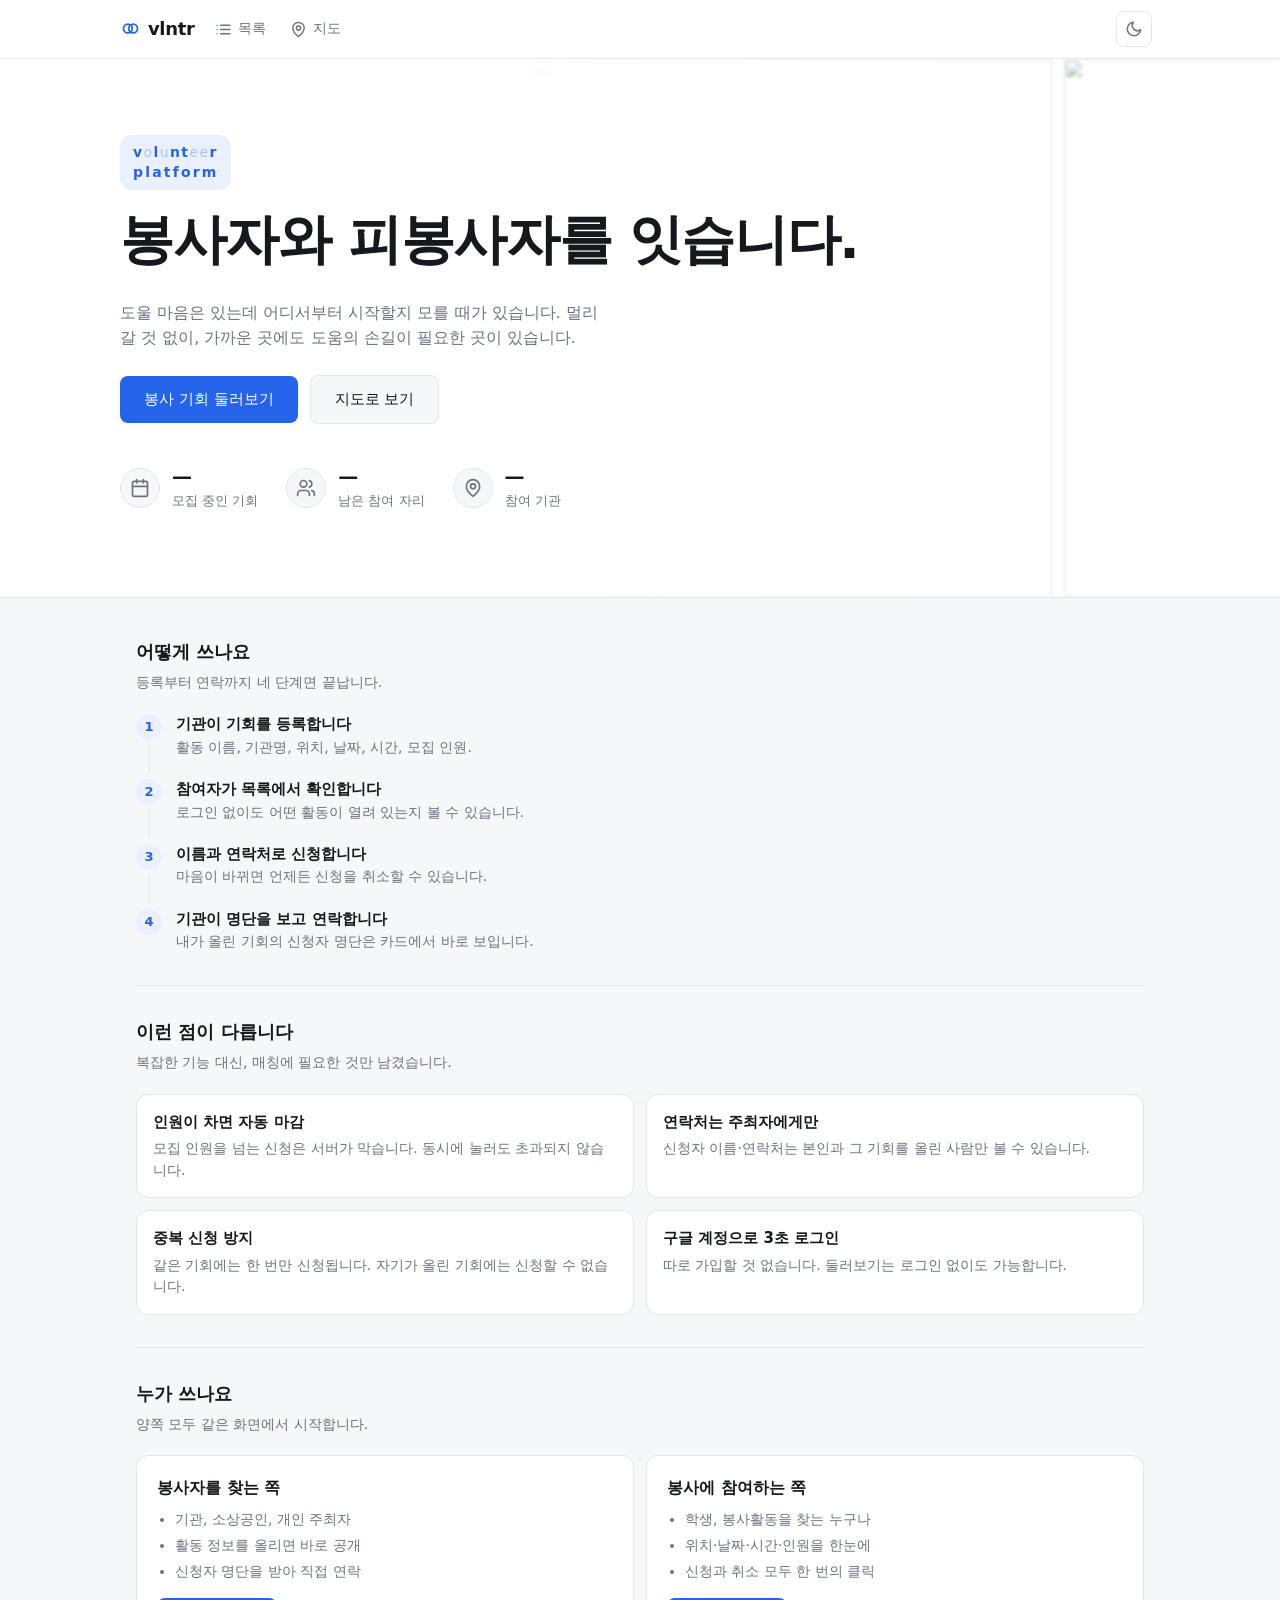
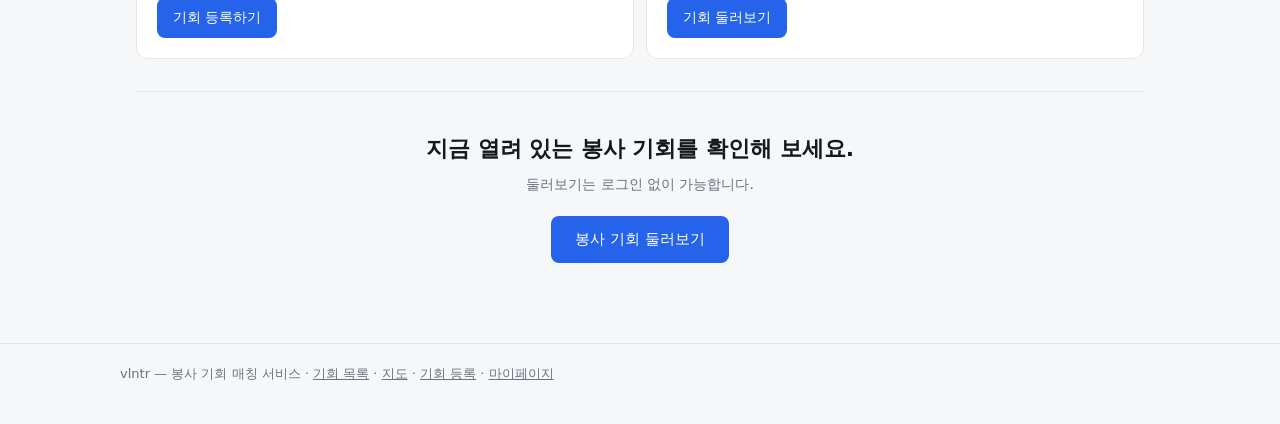
==== commit 8d22c974: "배경을 가로로 흐르는 사진 띠로, eyebrow 두 줄 폭 맞춤 회전 링을 버리고 오른쪽으로 흐르는 띠로 바꿨다. 사진은 히어로 높이를 꽉 채운다. 사진 사이를 gap 대신 mar" ====
--- a/index.html
+++ b/index.html
@@ -55,56 +55,43 @@
     padding: 76px 16px 84px;
   }
 
-  /* 글자 뒤에서 천천히 도는 사진 링.
-     링(.ring)이 돌면 사진도 같이 뒤집히므로, 안쪽 <img>를 같은 속도로 반대로
-     돌려 늘 똑바로 서 있게 한다. figure의 rotate(--a)는 .tile이 되돌린다.
-     (한 요소에서 정지 transform과 애니메이션 transform을 같이 못 쓰기 때문에
-      링 → figure → tile → img 로 층을 나눴다) */
+  /* 글자 뒤에서 오른쪽으로 천천히 흐르는 사진 띠.
+     같은 사진 묶음을 두 벌 이어 붙이고 -50% → 0 으로 밀면, 두 번째 벌이
+     첫 번째 벌 자리에 정확히 겹치는 순간 되감기므로 이음매가 보이지 않는다. */
   .hero-bg {
     position: absolute;
     inset: 0;
     z-index: 0;
-    display: grid;
-    place-items: center;
+    display: flex;
+    align-items: stretch;
     pointer-events: none;
-    opacity: var(--hero-bg-op, 0.42);
-    /* 사진이 아니라 결로 읽히게 살짝 흐린다 */
+    opacity: var(--hero-bg-op, 0.5);
     filter: blur(1.5px);
   }
-  .ring {
-    position: relative;
-    width: 0;
-    height: 0;
-    animation: spin 150s linear infinite;
-  }
-  .ring figure {
-    position: absolute;
-    top: 0;
-    left: 0;
-    margin: 0;
-    width: var(--w);
-    height: var(--w);
-    margin-left: calc(var(--w) / -2);
-    margin-top: calc(var(--w) / -2);
-    transform: rotate(var(--a)) translate(var(--r));
-  }
-  .ring .tile {
-    display: block;
-    width: 100%;
+  .marquee { width: 100%; height: 100%; overflow: hidden; }
+  .row {
+    display: flex;
     height: 100%;
-    transform: rotate(calc(-1 * var(--a)));
-  }
-  .ring img {
+    width: max-content;
+    animation: drift 80s linear infinite;
+  }
+  .row figure {
+    flex: none;
+    margin: 0 12px 0 0;
+    width: 520px;
+    height: 100%;
+  }
+  .row img {
     display: block;
     width: 100%;
     height: 100%;
     object-fit: cover;
-    border-radius: 20px;
     filter: var(--img-dim);
-    animation: spin-back 150s linear infinite;
-  }
-  @keyframes spin { to { transform: rotate(360deg); } }
-  @keyframes spin-back { to { transform: rotate(-360deg); } }
+  }
+  @keyframes drift {
+    from { transform: translateX(-50%); }
+    to { transform: translateX(0); }
+  }
 
   /* 글자가 놓이는 왼쪽은 배경을 덮어 대비를 지킨다 */
   .hero-veil {
@@ -112,11 +99,14 @@
     inset: 0;
     z-index: 1;
     pointer-events: none;
-    background:
-      /* 글자가 앉는 왼쪽·가운데를 덮는다 */
-      radial-gradient(66% 78% at 32% 50%, var(--card) 0%, rgba(0, 0, 0, 0) 100%),
-      /* 가장자리로 갈수록 사라지게 */
-      radial-gradient(95% 72% at 50% 50%, rgba(0, 0, 0, 0) 52%, var(--card) 100%);
+    /* 글자가 앉는 왼쪽을 덮어 대비를 지킨다.
+       위아래는 덮지 않는다 — 사진이 히어로 끝까지 닿아야 하기 때문이다. */
+    background: linear-gradient(
+      to right,
+      var(--card) 0%,
+      var(--card) 40%,
+      rgba(0, 0, 0, 0) 76%
+    );
   }
   .hero-head, .hero-copy { position: relative; z-index: 2; }
   /* 제목은 폭 전체를 쓴다. 반쪽 칸에 넣으면 한 줄에 안 들어가
@@ -136,22 +126,35 @@
 
   /* 이름의 유래를 말로 설명하는 대신 눈으로 보이게 한다.
      모음을 흐리게 두면 또렷하게 남는 글자가 v·l·n·t·r 이다. */
+  /* 두 줄의 좌우 폭을 정확히 맞춘다.
+     글자 하나하나를 flex 항목으로 두고 space-between 으로 벌리면, 짧은 쪽
+     (platform)이 긴 쪽(volunteer)의 폭까지 저절로 늘어난다. letter-spacing 값을
+     손으로 맞추는 방법은 글꼴이 바뀌면 어긋나지만, 이 방법은 어떤 글꼴에서도 맞는다. */
   .eyebrow {
+    position: relative;
     display: inline-block;
     font-size: 14px;
     font-weight: 700;
-    line-height: 1.4;
-    letter-spacing: 0.16em;
-    text-align: left;
+    line-height: 1.45;
+    letter-spacing: 0.1em;
     color: var(--accent);
     background: var(--accent-weak);
     border-radius: 12px;
     padding: 7px 13px;
     margin: 0 0 16px;
   }
-  .eyebrow i { font-style: normal; font-weight: 400; opacity: 0.3; }
-  /* 아랫줄. 흐린 모음과 달리 또렷하게 둬서 v·l·n·t·r 과 한 짝으로 읽히게 한다 */
-  .eyebrow em { display: block; font-style: normal; }
+  .eb-line { display: flex; justify-content: space-between; }
+  .eyebrow i { font-style: normal; }
+  /* 모음. 흐리게 두면 또렷하게 남는 글자가 v·l·n·t·r 이다 */
+  .eyebrow i.d { font-weight: 400; opacity: 0.3; }
+  .sr-only {
+    position: absolute;
+    width: 1px;
+    height: 1px;
+    overflow: hidden;
+    clip-path: inset(50%);
+    white-space: nowrap;
+  }
   h1 {
     margin: 0 0 12px;
     font-size: 54px;
@@ -198,11 +201,11 @@
     h1 { font-size: 30px; }
     /* 좁은 화면에서는 링을 줄이고 더 흐리게 둔다 — 글자 대비가 먼저다 */
     .hero-bg { --hero-bg-op: 0.18; }
-    .ring { transform: scale(0.62); }
+    .row figure { width: 260px; margin-right: 8px; }
     .lede, .hero-copy { margin-left: auto; margin-right: auto; }
   }
   @media (prefers-reduced-motion: reduce) {
-    .hero-head > *, .hero-copy > *, .ring, .ring img { animation: none; }
+    .hero-head > *, .hero-copy > *, .row { animation: none; }
   }
 
   section { padding: 32px 0; border-top: 1px solid var(--line); }
@@ -289,24 +292,42 @@
 <div class="hero">
   <div class="hero-veil" aria-hidden="true"></div>
   <div class="hero-bg" aria-hidden="true">
-    <div class="ring">
-      <figure style="--a:0deg; --r:430px; --w:200px"><span class="tile"><img src="https://images.unsplash.com/photo-1582213782179-e0d53f98f2ca?q=80&w=420&auto=format&fit=crop" alt="" loading="lazy"></span></figure>
-      <figure style="--a:30deg; --r:500px; --w:160px"><span class="tile"><img src="https://images.unsplash.com/photo-1628717341663-0007b0ee2597?q=80&w=420&auto=format&fit=crop" alt="" loading="lazy"></span></figure>
-      <figure style="--a:60deg; --r:465px; --w:180px"><span class="tile"><img src="https://images.unsplash.com/photo-1652971876875-05db98fab376?q=80&w=420&auto=format&fit=crop" alt="" loading="lazy"></span></figure>
-      <figure style="--a:90deg; --r:430px; --w:200px"><span class="tile"><img src="https://images.unsplash.com/photo-1559027615-cd4628902d4a?q=80&w=420&auto=format&fit=crop" alt="" loading="lazy"></span></figure>
-      <figure style="--a:120deg; --r:500px; --w:160px"><span class="tile"><img src="https://images.unsplash.com/photo-1593113598332-cd288d649433?q=80&w=420&auto=format&fit=crop" alt="" loading="lazy"></span></figure>
-      <figure style="--a:150deg; --r:465px; --w:180px"><span class="tile"><img src="https://images.unsplash.com/photo-1461532257246-777de18cd58b?q=80&w=420&auto=format&fit=crop" alt="" loading="lazy"></span></figure>
-      <figure style="--a:180deg; --r:430px; --w:200px"><span class="tile"><img src="https://images.unsplash.com/photo-1599059813005-11265ba4b4ce?q=80&w=420&auto=format&fit=crop" alt="" loading="lazy"></span></figure>
-      <figure style="--a:210deg; --r:500px; --w:160px"><span class="tile"><img src="https://images.unsplash.com/photo-1593113616828-6f22bca04804?q=80&w=420&auto=format&fit=crop" alt="" loading="lazy"></span></figure>
-      <figure style="--a:240deg; --r:465px; --w:180px"><span class="tile"><img src="https://images.unsplash.com/photo-1511632765486-a01980e01a18?q=80&w=420&auto=format&fit=crop" alt="" loading="lazy"></span></figure>
-      <figure style="--a:270deg; --r:430px; --w:200px"><span class="tile"><img src="https://images.unsplash.com/photo-1616680214084-22670de1bc82?q=80&w=420&auto=format&fit=crop" alt="" loading="lazy"></span></figure>
-      <figure style="--a:300deg; --r:500px; --w:160px"><span class="tile"><img src="https://images.unsplash.com/photo-1488521787991-ed7bbaae773c?q=80&w=420&auto=format&fit=crop" alt="" loading="lazy"></span></figure>
-      <figure style="--a:330deg; --r:465px; --w:180px"><span class="tile"><img src="https://images.unsplash.com/photo-1593113630400-ea4288922497?q=80&w=420&auto=format&fit=crop" alt="" loading="lazy"></span></figure>
+    <div class="marquee">
+      <div class="row">
+        <figure><img src="https://images.unsplash.com/photo-1582213782179-e0d53f98f2ca?q=80&w=700&auto=format&fit=crop" alt="" loading="lazy"></figure>
+        <figure><img src="https://images.unsplash.com/photo-1628717341663-0007b0ee2597?q=80&w=700&auto=format&fit=crop" alt="" loading="lazy"></figure>
+        <figure><img src="https://images.unsplash.com/photo-1652971876875-05db98fab376?q=80&w=700&auto=format&fit=crop" alt="" loading="lazy"></figure>
+        <figure><img src="https://images.unsplash.com/photo-1559027615-cd4628902d4a?q=80&w=700&auto=format&fit=crop" alt="" loading="lazy"></figure>
+        <figure><img src="https://images.unsplash.com/photo-1593113598332-cd288d649433?q=80&w=700&auto=format&fit=crop" alt="" loading="lazy"></figure>
+        <figure><img src="https://images.unsplash.com/photo-1461532257246-777de18cd58b?q=80&w=700&auto=format&fit=crop" alt="" loading="lazy"></figure>
+        <figure><img src="https://images.unsplash.com/photo-1599059813005-11265ba4b4ce?q=80&w=700&auto=format&fit=crop" alt="" loading="lazy"></figure>
+        <figure><img src="https://images.unsplash.com/photo-1593113616828-6f22bca04804?q=80&w=700&auto=format&fit=crop" alt="" loading="lazy"></figure>
+        <figure><img src="https://images.unsplash.com/photo-1511632765486-a01980e01a18?q=80&w=700&auto=format&fit=crop" alt="" loading="lazy"></figure>
+        <figure><img src="https://images.unsplash.com/photo-1616680214084-22670de1bc82?q=80&w=700&auto=format&fit=crop" alt="" loading="lazy"></figure>
+        <figure><img src="https://images.unsplash.com/photo-1488521787991-ed7bbaae773c?q=80&w=700&auto=format&fit=crop" alt="" loading="lazy"></figure>
+        <figure><img src="https://images.unsplash.com/photo-1593113630400-ea4288922497?q=80&w=700&auto=format&fit=crop" alt="" loading="lazy"></figure>
+        <figure><img src="https://images.unsplash.com/photo-1582213782179-e0d53f98f2ca?q=80&w=700&auto=format&fit=crop" alt="" aria-hidden="true" loading="lazy"></figure>
+        <figure><img src="https://images.unsplash.com/photo-1628717341663-0007b0ee2597?q=80&w=700&auto=format&fit=crop" alt="" aria-hidden="true" loading="lazy"></figure>
+        <figure><img src="https://images.unsplash.com/photo-1652971876875-05db98fab376?q=80&w=700&auto=format&fit=crop" alt="" aria-hidden="true" loading="lazy"></figure>
+        <figure><img src="https://images.unsplash.com/photo-1559027615-cd4628902d4a?q=80&w=700&auto=format&fit=crop" alt="" aria-hidden="true" loading="lazy"></figure>
+        <figure><img src="https://images.unsplash.com/photo-1593113598332-cd288d649433?q=80&w=700&auto=format&fit=crop" alt="" aria-hidden="true" loading="lazy"></figure>
+        <figure><img src="https://images.unsplash.com/photo-1461532257246-777de18cd58b?q=80&w=700&auto=format&fit=crop" alt="" aria-hidden="true" loading="lazy"></figure>
+        <figure><img src="https://images.unsplash.com/photo-1599059813005-11265ba4b4ce?q=80&w=700&auto=format&fit=crop" alt="" aria-hidden="true" loading="lazy"></figure>
+        <figure><img src="https://images.unsplash.com/photo-1593113616828-6f22bca04804?q=80&w=700&auto=format&fit=crop" alt="" aria-hidden="true" loading="lazy"></figure>
+        <figure><img src="https://images.unsplash.com/photo-1511632765486-a01980e01a18?q=80&w=700&auto=format&fit=crop" alt="" aria-hidden="true" loading="lazy"></figure>
+        <figure><img src="https://images.unsplash.com/photo-1616680214084-22670de1bc82?q=80&w=700&auto=format&fit=crop" alt="" aria-hidden="true" loading="lazy"></figure>
+        <figure><img src="https://images.unsplash.com/photo-1488521787991-ed7bbaae773c?q=80&w=700&auto=format&fit=crop" alt="" aria-hidden="true" loading="lazy"></figure>
+        <figure><img src="https://images.unsplash.com/photo-1593113630400-ea4288922497?q=80&w=700&auto=format&fit=crop" alt="" aria-hidden="true" loading="lazy"></figure>
+      </div>
     </div>
   </div>
 
   <div class="wrap hero-head">
-    <span class="eyebrow" aria-label="volunteer platform" title="volunteer에서 남은 자음 — vlntr">v<i>o</i>l<i>u</i>nt<i>ee</i>r<em>platform</em></span>
+    <span class="eyebrow" title="volunteer에서 남은 자음 — vlntr">
+      <span class="sr-only">volunteer platform</span>
+      <span class="eb-line" aria-hidden="true"><i>v</i><i class="d">o</i><i>l</i><i class="d">u</i><i>n</i><i>t</i><i class="d">e</i><i class="d">e</i><i>r</i></span>
+      <span class="eb-line" aria-hidden="true"><i>p</i><i>l</i><i>a</i><i>t</i><i>f</i><i>o</i><i>r</i><i>m</i></span>
+    </span>
     <h1>봉사자와 피봉사자를 잇습니다.</h1>
   </div>
 
--- a/theme.css
+++ b/theme.css
@@ -30,7 +30,7 @@
 
   --shadow: rgba(16, 24, 40, 0.1);
   --img-dim: none;   /* 다크에서 사진이 너무 튀지 않게 */
-  --hero-bg-op: 0.42; /* 랜딩 배경에서 도는 사진의 진하기 */
+  --hero-bg-op: 0.5; /* 랜딩 배경에서 도는 사진의 진하기 */
   --map-dim: none;   /* 지도 타일 (map.html) */
   --pin: #2563eb;      /* 지도 핀 (map.html) */
   --pin-off: #98a2b3;  /* 모집이 끝난 곳 */
@@ -71,7 +71,7 @@
 
   --shadow: rgba(0, 0, 0, 0.5);
   --img-dim: brightness(0.86) saturate(0.95);
-  --hero-bg-op: 0.3;
+  --hero-bg-op: 0.38;
   --map-dim: brightness(0.62) saturate(1.2) contrast(1.06);
   --pin: #4f8ef7;
   --pin-off: #7c8598;
@@ -113,7 +113,7 @@
 
     --shadow: rgba(0, 0, 0, 0.5);
     --img-dim: brightness(0.86) saturate(0.95);
-    --hero-bg-op: 0.3;
+    --hero-bg-op: 0.38;
     --map-dim: brightness(0.62) saturate(1.2) contrast(1.06);
     --pin: #4f8ef7;
     --pin-off: #7c8598;
